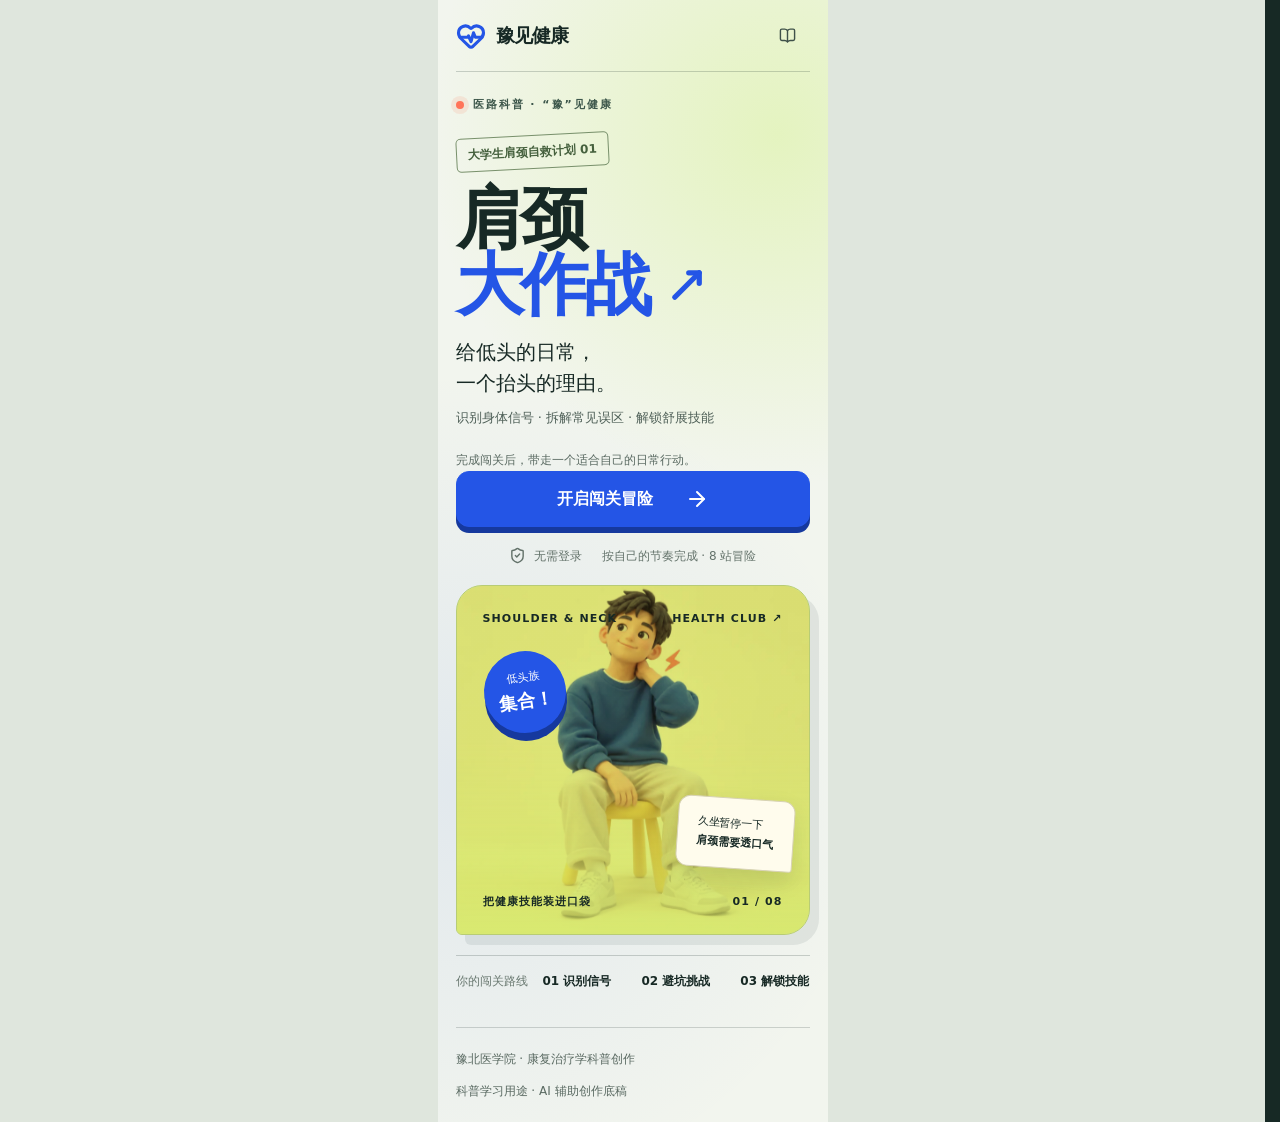
==== index.html @ 0f0f0312 "Publish optimized mobile shoulder health site" ====
<!doctype html>
<html lang="zh-CN">
  <head>
    <meta charset="UTF-8" />
    <meta name="viewport" content="width=device-width, initial-scale=1.0, viewport-fit=cover" />
    <title>肩颈大作战 · 豫见健康</title>
    <meta name="description" content="大学生肩颈健康互动闯关：8 站识别信号、拆解误区、解锁舒展技能，带走一份适合自己的日常行动。" />
    <meta name="theme-color" content="#f2f5ee" />
    <meta name="format-detection" content="telephone=no" />

    <!-- 分享卡片（微信 / 社交平台） -->
    <meta property="og:type" content="website" />
    <meta property="og:site_name" content="豫见健康" />
    <meta property="og:title" content="肩颈大作战 · 豫见健康" />
    <meta property="og:description" content="8 站互动闯关，测测你的肩颈劳损指数，解锁一套宿舍就能做的舒展动作。" />
    <meta property="og:image" content="https://syk1468555322-cell.github.io/yujianjiankang/mascot.webp" />
    <meta property="og:image:width" content="800" />
    <meta property="og:image:height" content="800" />
    <meta property="og:url" content="https://syk1468555322-cell.github.io/yujianjiankang/" />
    <meta name="twitter:card" content="summary_large_image" />

    <link rel="icon" href="./favicon.png" sizes="64x64" />
    <link rel="apple-touch-icon" href="./apple-touch-icon.png" />

    <link rel="preload" as="image" href="./mascot.webp" />
    <link rel="stylesheet" crossorigin href="./assets/index-B2SFvGhp.css" />
    <link rel="stylesheet" href="./assets/fix.css?v=20261110c" />
    <script src="./assets/fix.js?v=20261110c" defer></script>
    <script src="./assets/report.js?v=20261110c" defer></script>
    <script src="./assets/pose.js?v=20261111" defer></script>
    <script type="module" crossorigin src="./assets/index-B5cw6mgm.js"></script>
  </head>
  <body>
    <div id="root"></div>
    <noscript>
      <div style="padding:32px 24px;font:16px/1.8 system-ui,-apple-system,'PingFang SC',sans-serif;color:#172925;background:#f2f5ee;min-height:100vh">
        <h1 style="font-size:22px;margin:0 0 12px">肩颈大作战 · 豫见健康</h1>
        <p style="margin:0 0 8px">本页是互动闯关，需要开启 JavaScript 才能体验。</p>
        <p style="margin:0;color:#4f6058">请在浏览器设置中允许 JavaScript，或换用微信 / 手机自带浏览器打开。</p>
      </div>
    </noscript>
  </body>
</html>
---- assets/fix.css ----
/* ===== 体验修复补丁 v1 =====
   1. 安全区适配（刘海屏 / 底部 Home 条）
   2. 触摸目标放大到 44px
   3. 文字对比度提升到 WCAG AA
   4. 弹层打开时锁定背景滚动
   5. 标题换行与可读性微调
   ================================= */

:root {
  --sat: env(safe-area-inset-top, 0px);
  --sab: env(safe-area-inset-bottom, 0px);
  --sal: env(safe-area-inset-left, 0px);
  --sar: env(safe-area-inset-right, 0px);
}

html {
  -webkit-text-size-adjust: 100%;
  scrollbar-gutter: stable;
}

body {
  overscroll-behavior-y: contain;
}

/* ---------- 1. 安全区 ---------- */
.site {
  padding-top: var(--sat) !important;
  padding-bottom: var(--sab) !important;
  padding-left: calc(18px + var(--sal)) !important;
  padding-right: calc(18px + var(--sar)) !important;
  min-height: 100vh;
  min-height: 100dvh;
}

/* 弹层：给刘海与底部手势条留出空间 */
[role="dialog"],
[role="alertdialog"] {
  max-height: calc(100dvh - 24px - var(--sat) - var(--sab));
  overflow-y: auto;
  overscroll-behavior: contain;
  -webkit-overflow-scrolling: touch;
}

/* ---------- 2. 触摸目标 ---------- */
button,
[role="button"],
a {
  touch-action: manipulation;
  -webkit-tap-highlight-color: rgba(23, 41, 37, 0.09);
}

.text-button {
  min-width: 44px;
  min-height: 44px;
  justify-content: center;
  padding: 10px 12px;
  border-radius: 10px;
}
.text-button:active {
  background: rgba(23, 41, 37, 0.06);
}

[role="dialog"] button[data-fix-close="1"],
[role="dialog"] button[aria-label="Close"] {
  min-width: 44px;
  min-height: 44px;
  margin: -8px -8px -8px 0;
  border-radius: 12px;
}

/* ---------- 3. 对比度（原 3.82:1 / 4.48:1 → 5.3:1 以上） ---------- */
.muted {
  color: #5a6a62 !important;
}
.sub {
  color: #4f6058 !important;
}
.foot {
  color: #5a6a62 !important;
  font-size: 12px;
}

/* ---------- 4. 弹层锁定背景滚动 ---------- */
html:has([role="dialog"]),
html:has([role="alertdialog"]),
html[data-modal-open] {
  overflow: hidden !important;
  overscroll-behavior: none;
}
html:has([role="dialog"]) body,
html[data-modal-open] body {
  overflow: hidden !important;
  overscroll-behavior: contain;
}
/* 注意：不要在 body 上设 touch-action:none，会让弹层内部也滚不动，
   背景手势由 fix.js 的 wheel / touchmove 拦截处理 */

/* ---------- 5. 排版微调 ---------- */
h1,
h2 {
  text-wrap: balance;
}
h1 {
  overflow-wrap: break-word;
}

/* 视频封面兜底：加载中不再是一片黑 */
.fix-video-wrap {
  position: relative;
  line-height: 0;
}
.fix-video-wrap video {
  background: #e8eddf;
}
.fix-play {
  position: absolute;
  left: 50%;
  top: 50%;
  transform: translate(-50%, -50%);
  display: inline-flex;
  align-items: center;
  gap: 8px;
  min-height: 44px;
  padding: 0 20px;
  border: 0;
  border-radius: 999px;
  background: rgba(23, 41, 37, 0.82);
  color: #f4f7ee;
  font-size: 14px;
  font-weight: 700;
  letter-spacing: 1px;
  cursor: pointer;
  backdrop-filter: blur(4px);
  box-shadow: 0 6px 20px rgba(23, 41, 37, 0.28);
}
.fix-play:active {
  transform: translate(-50%, -50%) scale(0.96);
}
.fix-play-icon {
  font-size: 13px;
  line-height: 1;
}

/* 视频彻底加载不出来时的分解图兜底 */
.fix-poster {
  display: block;
  width: 100%;
  aspect-ratio: 5 / 3;
  object-fit: cover;
  background: #e8eddf;
  border-radius: inherit;
}
.fix-video-tip {
  margin: 8px 0 0;
  font-size: 12px;
  line-height: 1.6;
  color: #5a6a62;
}

/* ---------- 6. 小字号可读性 ---------- */@media (max-width: 767px) {
  .tag,
  .edition {
    font-size: 12px;
  }
}

/* 减少动态效果：保留系统级降级，仅补充过渡清零 */
@media (prefers-reduced-motion: reduce) {
  *,
  *::before,
  *::after {
    animation-duration: 0.001ms !important;
    animation-iteration-count: 1 !important;
    transition-duration: 0.001ms !important;
    scroll-behavior: auto !important;
  }
}

/* ---------- 7. 动作演示弹层：强制成“视口底部弹层” ----------
   原弹层用 top:50% + translate:-50% 居中，在部分微信 WebView 上
   会算成相对整页定位，导致弹层掉到屏幕下半部、内容被裁掉。
   这里直接接管：贴底、限高、内部滚动，位置由 fitSheet() 兜底校正。 */
[role="dialog"].exercise-dialog {
  position: fixed !important;
  top: auto !important;
  bottom: 0 !important;
  left: 0 !important;
  right: 0 !important;
  margin: 0 auto !important;
  width: 100% !important;
  max-width: 560px !important;
  max-height: 88vh !important;
  translate: none !important;
  transform: none !important;
  animation: none !important;
  border: 0 !important;
  border-radius: 22px 22px 0 0 !important;
  padding: 18px 18px calc(18px + env(safe-area-inset-bottom, 0px)) !important;
  overflow-y: auto !important;
  -webkit-overflow-scrolling: touch;
  overscroll-behavior: contain;
  background: #fff !important;
  box-shadow: 0 -18px 60px rgba(16, 31, 25, 0.28) !important;
  z-index: 70 !important;
}

[role="dialog"].exercise-dialog video {
  width: 100% !important;
  height: auto !important;
  aspect-ratio: 5 / 3;
  max-height: 46vh;
  object-fit: cover;
  border-radius: 12px;
  background: #dfe7de;
  display: block !important;
  margin: 12px 0 6px !important;
}

[role="dialog"].exercise-dialog [data-slot="dialog-title"],
[role="dialog"].exercise-dialog h2 {
  font-size: 23px !important;
  line-height: 1.3 !important;
  font-weight: 900 !important;
  letter-spacing: -0.5px !important;
  margin: 0 44px 6px 0 !important;
}
[role="dialog"].exercise-dialog [data-slot="dialog-description"] {
  font-size: 13px !important;
  line-height: 1.7 !important;
  color: #4f6058 !important;
  margin: 0 0 2px !important;
}
[role="dialog"].exercise-dialog p {
  font-size: 14px;
  line-height: 1.75;
}
[role="dialog"].exercise-dialog small {
  display: block;
  color: #5a6a62;
  font-size: 12px;
  margin-top: 8px;
}

/* ---------- 场景插画：加载期间先显示模糊底图，避免出现空白灰块 ---------- */
.clue-scene {
  background-image: url("[data-uri]");
  background-size: cover;
  background-position: center;
  background-repeat: no-repeat;
}
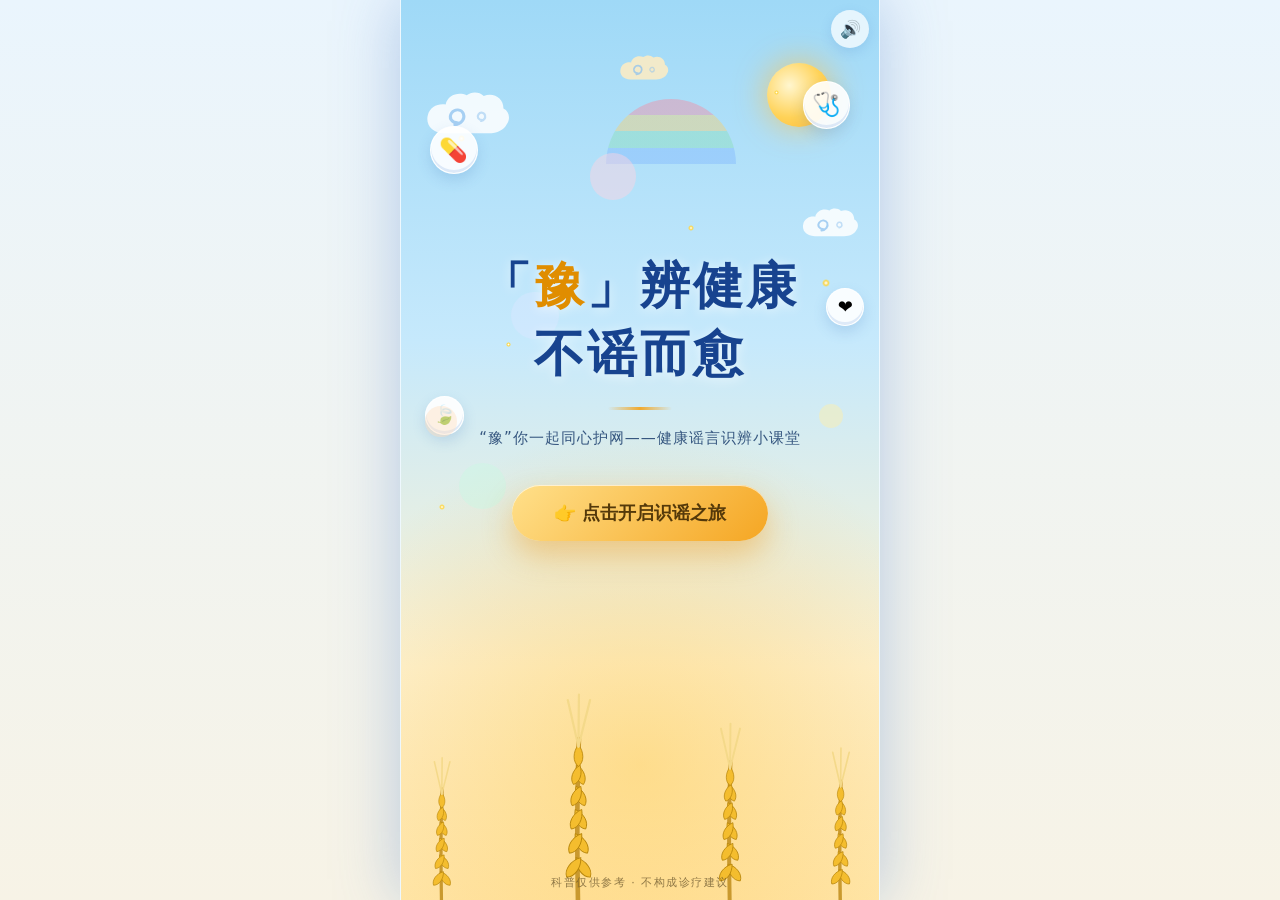
==== commit 4ef49c80: "Sync latest build: shoulder subpath, 4 scene-spotting games, inline videos - root index.html: 识谣小课堂 " ====
--- a/index.html
+++ b/index.html
@@ -1,43 +1,1269 @@
-<!doctype html>
-<html lang="zh-CN">
-  <head>
-    <meta charset="UTF-8" />
-    <meta name="viewport" content="width=device-width, initial-scale=1.0, viewport-fit=cover" />
-    <title>肩颈大作战 · 豫见健康</title>
-    <meta name="description" content="大学生肩颈健康互动闯关：8 站识别信号、拆解误区、解锁舒展技能，带走一份适合自己的日常行动。" />
-    <meta name="theme-color" content="#f2f5ee" />
-    <meta name="format-detection" content="telephone=no" />
-
-    <!-- 分享卡片（微信 / 社交平台） -->
-    <meta property="og:type" content="website" />
-    <meta property="og:site_name" content="豫见健康" />
-    <meta property="og:title" content="肩颈大作战 · 豫见健康" />
-    <meta property="og:description" content="8 站互动闯关，测测你的肩颈劳损指数，解锁一套宿舍就能做的舒展动作。" />
-    <meta property="og:image" content="https://syk1468555322-cell.github.io/yujianjiankang/mascot.webp" />
-    <meta property="og:image:width" content="800" />
-    <meta property="og:image:height" content="800" />
-    <meta property="og:url" content="https://syk1468555322-cell.github.io/yujianjiankang/" />
-    <meta name="twitter:card" content="summary_large_image" />
-
-    <link rel="icon" href="./favicon.png" sizes="64x64" />
-    <link rel="apple-touch-icon" href="./apple-touch-icon.png" />
-
-    <link rel="preload" as="image" href="./mascot.webp" />
-    <link rel="stylesheet" crossorigin href="./assets/index-B2SFvGhp.css" />
-    <link rel="stylesheet" href="./assets/fix.css?v=20261110c" />
-    <script src="./assets/fix.js?v=20261110c" defer></script>
-    <script src="./assets/report.js?v=20261110c" defer></script>
-    <script src="./assets/pose.js?v=20261111" defer></script>
-    <script type="module" crossorigin src="./assets/index-B5cw6mgm.js"></script>
-  </head>
-  <body>
-    <div id="root"></div>
-    <noscript>
-      <div style="padding:32px 24px;font:16px/1.8 system-ui,-apple-system,'PingFang SC',sans-serif;color:#172925;background:#f2f5ee;min-height:100vh">
-        <h1 style="font-size:22px;margin:0 0 12px">肩颈大作战 · 豫见健康</h1>
-        <p style="margin:0 0 8px">本页是互动闯关，需要开启 JavaScript 才能体验。</p>
-        <p style="margin:0;color:#4f6058">请在浏览器设置中允许 JavaScript，或换用微信 / 手机自带浏览器打开。</p>
-      </div>
-    </noscript>
-  </body>
-</html>
+<!DOCTYPE html>
+<html lang="zh-CN">
+<head>
+<meta charset="UTF-8">
+<meta name="viewport" content="width=device-width,initial-scale=1,maximum-scale=1,user-scalable=no,viewport-fit=cover">
+<meta name="format-detection" content="telephone=no">
+<meta name="theme-color" content="#9fd9f7">
+<meta name="description" content="「豫」辨健康，不谣而愈——健康谣言识辨小课堂。7道判断题，测测你的识谣力，练出一双辨谣的眼睛。">
+<meta name="keywords" content="健康谣言,辟谣,识谣,健康科普,河南省网络辟谣">
+<meta property="og:type" content="website">
+<meta property="og:title" content="「豫」辨健康 · 不谣而愈">
+<meta property="og:description" content="7道健康判断题，测测你的识谣力！">
+<meta property="og:site_name" content="「豫」辨健康 · 不谣而愈">
+<meta name="twitter:card" content="summary">
+<meta name="apple-mobile-web-app-capable" content="yes">
+<meta name="apple-mobile-web-app-status-bar-style" content="default">
+<link rel="icon" href="data:image/svg+xml,%3Csvg%20xmlns='http://www.w3.org/2000/svg'%20viewBox='0%200%2032%2032'%3E%3Crect%20width='32'%20height='32'%20rx='8'%20fill='%231d5bd6'/%3E%3Cpath%20d='M9%2017l5%205%209-11'%20fill='none'%20stroke='%23ffd76a'%20stroke-width='3.5'%20stroke-linecap='round'%20stroke-linejoin='round'/%3E%3C/svg%3E">
+<title>「豫」辨健康 · 不谣而愈</title>
+<style>
+/* ==========================================================================
+   「豫」辨健康 · 不谣而愈  —  优化版
+   优化点：答案混合 / 错题回顾 / 成绩等级 / 海报分享 / 无障碍 / 性能
+   ========================================================================== */
+:root{
+  --blue-900:#050f33; --blue-800:#0b2663; --blue-700:#14419f; --blue-600:#1d5bd6; --blue-500:#2f74dd;
+  --gold:#f5b91e; --gold-2:#ffd76a; --green:#16b566; --red:#e4405f;
+  --ink:#1c2b4a;
+  --serif:"Noto Serif SC","Source Han Serif SC","STZhongsong","SimSun",serif;
+  --safe-b:env(safe-area-inset-bottom,0px);
+  --safe-t:env(safe-area-inset-top,0px);
+}
+*{margin:0;padding:0;box-sizing:border-box;-webkit-tap-highlight-color:transparent}
+html,body{height:100%}
+body{
+  font-family:"PingFang SC","HarmonyOS Sans SC","Microsoft YaHei",system-ui,-apple-system,"Segoe UI",sans-serif;
+  background:linear-gradient(180deg,#eaf5fd,#f7f3e6);
+  display:flex;justify-content:center;align-items:stretch;overflow:hidden;
+  overscroll-behavior:none;
+  -webkit-user-select:none;user-select:none;
+  -webkit-font-smoothing:antialiased;
+}
+#stage{position:relative;width:100%;max-width:480px;height:100vh;height:100dvh;overflow:hidden;background:#c6e9fc}
+@media (min-width:481px){
+  #stage{border-left:1px solid rgba(255,255,255,.7);border-right:1px solid rgba(255,255,255,.7);box-shadow:0 0 60px rgba(70,120,200,.35)}
+}
+.sr-only{position:absolute;width:1px;height:1px;padding:0;margin:-1px;overflow:hidden;clip:rect(0 0 0 0);white-space:nowrap;border:0}
+button{font-family:inherit}
+:focus-visible{outline:3px solid #1d5bd6;outline-offset:3px;border-radius:6px}
+
+/* ---------- 页面骨架 ---------- */
+.page{
+  position:absolute;inset:0;display:flex;flex-direction:column;overflow-y:auto;-webkit-overflow-scrolling:touch;
+  overscroll-behavior:contain;
+  opacity:0;visibility:hidden;transform:translateY(4%) scale(.996);
+  transition:opacity .5s ease,transform .5s ease,visibility .5s;
+  /* will-change 常驻会占用显存，仅在过渡期由浏览器自行提升即可 */
+}
+.page.active{opacity:1;visibility:visible;transform:none;z-index:2}
+.page:not(.active){pointer-events:none}
+.inner{flex:1;display:flex;flex-direction:column;align-items:center;justify-content:center;text-align:center;position:relative;z-index:3;
+  /* 内容层铺满全屏会吞掉装饰泡泡的点击：自身不接收指针事件，交互元素单独恢复 */
+  pointer-events:none}
+.inner button,.inner a[href],.inner input,.inner select,.inner textarea,.inner label,.inner [role="button"]{pointer-events:auto}
+
+/* 进场动画 */
+.anim-up{opacity:0}
+.page.active .anim-up{animation:up .7s cubic-bezier(.2,.7,.2,1) both}
+.d1{animation-delay:.1s!important}.d2{animation-delay:.22s!important}.d3{animation-delay:.34s!important}
+.d4{animation-delay:.46s!important}.d5{animation-delay:.58s!important}
+@keyframes up{from{opacity:0;transform:translateY(24px)}to{opacity:1;transform:none}}
+
+/* ---------- 装饰层：统一包裹，裁剪溢出，非活动页暂停动画 ---------- */
+.deco{position:absolute;inset:0;z-index:1;overflow:hidden;pointer-events:none}
+.page:not(.active) .deco *{animation-play-state:paused!important}
+.dot{position:absolute;border-radius:50%;left:var(--x,50%);top:var(--y,50%);width:var(--s,6px);height:var(--s,6px);
+  background:radial-gradient(circle,#fff 0%,rgba(255,214,64,.9) 42%,rgba(255,214,64,0) 72%);
+  animation:tw var(--t,7s) ease-in-out var(--d,0s) infinite}
+@keyframes tw{0%,100%{opacity:.12;transform:translateY(0)}50%{opacity:1;transform:translateY(-14px)}}
+.cloud{position:absolute;animation:drift 9s ease-in-out infinite alternate}
+@keyframes drift{from{transform:translateX(-13px)}to{transform:translateX(13px)}}
+.sun{position:absolute;top:7%;right:10%;width:64px;height:64px;border-radius:50%;
+  background:radial-gradient(circle at 35% 35%,#fff6cf,#ffd257 55%,#ffb937);
+  box-shadow:0 0 32px rgba(255,193,73,.75);animation:sunGlow 4.5s ease-in-out infinite}
+@keyframes sunGlow{0%,100%{transform:scale(1)}50%{transform:scale(1.06)}}
+.sunrise{position:absolute;left:50%;bottom:-24%;transform:translateX(-50%);width:150%;height:78%;
+  background:radial-gradient(ellipse at 50% 50%,rgba(255,196,64,.42) 0%,rgba(255,178,40,.14) 42%,rgba(255,178,40,0) 68%)}
+.wheat{position:absolute;bottom:-4px;transform-origin:50% 100%;animation:sway 5.2s ease-in-out infinite}
+@keyframes sway{0%,100%{transform:rotate(-1.5deg)}50%{transform:rotate(1.5deg)}}
+.w1{left:3%;height:clamp(96px,20vh,150px);animation-delay:.4s}
+.w2{left:29%;height:clamp(140px,30vh,215px)}
+.w3{right:24%;height:clamp(120px,26vh,185px);animation-delay:1.3s}
+.w4{right:2%;height:clamp(104px,22vh,160px);animation-delay:2s}
+/* 云 / 泡泡 / 光斑 / 十字：数量已下调，动画只用 transform + opacity */
+.femoji{position:absolute;background:rgba(255,255,255,.9);border-radius:50%;
+  display:flex;align-items:center;justify-content:center;border:1.5px solid rgba(255,255,255,.95);
+  box-shadow:0 6px 14px rgba(70,120,190,.2),inset 0 -3px 0 rgba(160,190,230,.3);
+  animation:bobSway var(--t,7s) ease-in-out var(--d,0s) infinite}
+@keyframes bobSway{0%,100%{transform:translate(0,0) rotate(-5deg)}50%{transform:translate(7px,-15px) rotate(5deg)}}
+/* 泡泡可戳破互动 */
+.femoji{pointer-events:auto;cursor:pointer;-webkit-tap-highlight-color:transparent;touch-action:manipulation}
+.femoji:focus-visible{outline:2px solid #4a90d9;outline-offset:2px}
+.femoji.pop{animation:popBurst .3s cubic-bezier(.3,.6,.4,1) forwards!important;pointer-events:none}
+@keyframes popBurst{0%{transform:scale(1)}35%{transform:scale(1.28)}100%{transform:scale(0);opacity:0}}
+.pop-drop{position:absolute;border-radius:50%;pointer-events:none;z-index:2;
+  animation:dropFly .6s cubic-bezier(.2,.6,.4,1) forwards}
+@keyframes dropFly{from{transform:translate(0,0) scale(1);opacity:.95}to{transform:translate(var(--dx),var(--dy)) scale(.15);opacity:0}}
+.pop-plus{position:absolute;pointer-events:none;z-index:2;font-weight:900;font-size:15px;color:#4a90d9;
+  text-shadow:0 1px 0 #fff;animation:plusUp .8s ease-out forwards}
+@keyframes plusUp{from{transform:translateY(0);opacity:1}to{transform:translateY(-34px);opacity:0}}
+.femoji.respawn{animation:respawnIn .45s ease both}
+@keyframes respawnIn{from{opacity:0}to{opacity:1}}
+.bubble-chip{position:fixed;left:14px;bottom:calc(14px + var(--safe-b,0px));z-index:40;display:none;align-items:center;gap:5px;
+  background:rgba(255,255,255,.85);border:1px solid rgba(120,170,220,.5);color:#2a5a8f;
+  font-size:12.5px;font-weight:800;padding:6px 12px;border-radius:999px;pointer-events:none;
+  box-shadow:0 4px 12px rgba(70,120,190,.18);backdrop-filter:blur(4px)}
+.bokeh{position:absolute;border-radius:50%;opacity:.45;
+  animation:bokehFloat var(--t,12s) ease-in-out var(--d,0s) infinite alternate}
+@keyframes bokehFloat{from{transform:translateY(0) scale(1)}to{transform:translateY(-28px) scale(1.1)}}
+.crossx{position:absolute;width:16px;height:16px;animation:crossBob var(--t,8s) ease-in-out var(--d,0s) infinite}
+.crossx::before,.crossx::after{content:"";position:absolute;background:#7fb3ea;opacity:.7;border-radius:2px}
+.crossx::before{left:5px;top:0;width:6px;height:16px}
+.crossx::after{top:5px;left:0;width:16px;height:6px}
+@keyframes crossBob{0%,100%{transform:translateY(0) rotate(0)}50%{transform:translateY(-14px) rotate(18deg)}}
+.rainbow{position:absolute;top:11%;right:30%;width:130px;height:65px;border-radius:130px 130px 0 0;opacity:.7;
+  background:linear-gradient(180deg,rgba(255,128,150,.55) 0 25%,rgba(255,206,96,.55) 25% 50%,rgba(132,222,176,.55) 50% 75%,rgba(122,178,255,.55) 75% 100%)}
+.plane{position:absolute;top:15%;left:-170px;width:170px;animation:flyBy 14s linear 2s infinite}
+@keyframes flyBy{0%{transform:translate(0,0) rotate(0)}50%{transform:translate(320px,36px) rotate(2deg)}100%{transform:translate(670px,-34px) rotate(-3deg)}}
+
+/* ---------- 第1页 封面 ---------- */
+#p1{background:linear-gradient(180deg,#9fd9f7 0%,#c6e9fc 38%,#fdf3d3 74%,#ffe8ae 100%)}
+#p1 .inner{padding:calc(44px + var(--safe-t)) 26px calc(150px + var(--safe-b))}
+.c1{top:10%;left:4%;width:92px;color:#fff}
+.c2{top:23%;right:4%;width:62px;color:#fff;animation-delay:1.2s}
+.c3{top:6%;left:45%;width:54px;color:#ffedc2;animation-delay:2.1s}
+.badge{color:#8a5a00;border:1px solid rgba(216,160,40,.55);background:rgba(255,255,255,.72);
+  font-size:12px;letter-spacing:2px;padding:7px 15px;border-radius:999px;font-weight:700}
+.title{font-family:var(--serif);font-size:clamp(36px,10.5vw,50px);font-weight:900;color:#17438f;
+  letter-spacing:3px;line-height:1.32;text-shadow:0 2px 12px rgba(255,255,255,.65)}
+.title+.title{margin-top:2px}
+.yu{color:#e08d00}
+.divider{width:64px;height:3px;margin-top:20px;border-radius:3px;background:linear-gradient(90deg,transparent,#f0a92e,transparent)}
+.subtitle{margin-top:16px;color:#35567f;font-size:15px;letter-spacing:1px;line-height:1.7}
+.cover-btn{margin-top:34px;padding:16px 42px;border:none;border-radius:999px;font-size:18px;font-weight:900;color:#54390a;
+  background:linear-gradient(135deg,#ffe08a,#f5a623);cursor:pointer;position:relative;z-index:4;
+  box-shadow:0 14px 30px rgba(240,160,40,.45),inset 0 1px 0 rgba(255,255,255,.65);
+  animation:pulseGold 2.4s ease-in-out infinite}
+@keyframes pulseGold{0%,100%{transform:translateY(0)}50%{transform:translateY(-3px)}}
+.best-chip{margin-top:16px;display:none;align-items:center;gap:6px;background:rgba(255,255,255,.78);
+  border:1px solid rgba(216,160,40,.45);color:#7a5200;font-size:12.5px;font-weight:800;
+  padding:6px 14px;border-radius:999px;letter-spacing:.5px}
+.best-chip.on{display:inline-flex}
+.mini{position:absolute;bottom:calc(10px + var(--safe-b));left:0;width:100%;text-align:center;
+  color:rgba(100,80,40,.72);font-size:11px;letter-spacing:1.5px;z-index:4;pointer-events:none}
+
+/* 音效开关 */
+.sound-btn{position:absolute;top:calc(10px + var(--safe-t));right:10px;z-index:50;width:38px;height:38px;
+  border:none;border-radius:50%;background:rgba(255,255,255,.72);color:#35567f;font-size:17px;line-height:1;
+  cursor:pointer;box-shadow:0 4px 12px rgba(70,120,200,.18);backdrop-filter:blur(4px);-webkit-backdrop-filter:blur(4px)}
+.sound-btn[aria-pressed="false"]{opacity:.55}
+
+/* ---------- 第2页 导言 ---------- */
+#p2{background:linear-gradient(180deg,#cdeafc 0%,#f2f9ff 55%,#fdf3d8 100%)}
+#p2 .inner{padding:34px 30px calc(34px + var(--safe-b))}
+.cloud.ib{top:5%;right:6%;width:76px;color:#fff}
+.p2-badge{background:#fff;color:var(--blue-600);border:1.5px solid #cfe0ff;font-weight:900;font-size:12.5px;
+  padding:7px 17px;border-radius:999px;letter-spacing:3px;box-shadow:0 6px 16px rgba(29,91,214,.08)}
+.p2-title{margin-top:22px;font-size:27px;font-weight:900;color:var(--blue-800);line-height:1.55;text-wrap:balance}
+.p2-body{margin-top:18px;font-size:16.5px;line-height:2.05;color:#3a4a6b}
+.p2-body .hl,.p2-body b.hl{color:#d63a53}
+.tip-box{margin-top:24px;background:#eef4ff;border:1.6px dashed #7ea6f0;color:#2a4a8f;border-radius:16px;
+  padding:13px 19px;font-size:14.5px;font-weight:700;line-height:1.7;max-width:100%}
+.start-btn{margin-top:30px;padding:15px 48px;border:none;border-radius:999px;font-size:18px;font-weight:900;color:#fff;
+  background:linear-gradient(135deg,#ff7a59,#e4405f);cursor:pointer;
+  box-shadow:0 12px 26px rgba(228,64,95,.35);animation:pulseRed 2.2s ease-in-out infinite}
+@keyframes pulseRed{0%,100%{transform:translateY(0)}50%{transform:translateY(-3px)}}
+
+/* ---------- 闯关页 ---------- */
+.q-page{
+  background:radial-gradient(120% 60% at 50% 0%,rgba(255,255,255,.85),transparent 62%),
+             linear-gradient(180deg,#b9e2fb 0%,#dbeefc 52%,#f2f8ff 100%);
+}
+.q-page::before{content:"";position:absolute;inset:0;pointer-events:none;z-index:0;
+  background-image:radial-gradient(rgba(53,109,196,.13) 1.2px,transparent 1.3px);background-size:26px 26px;opacity:.5}
+.qd-a{--x:9%;--y:11%;--s:5px;--t:7s;--d:.4s}
+.qd-b{--x:85%;--y:24%;--s:6px;--t:8s;--d:1.8s}
+.q-head{display:flex;align-items:center;justify-content:space-between;padding:calc(20px + var(--safe-t)) 56px 0 22px;position:relative;z-index:3;pointer-events:none}
+.q-tag{background:linear-gradient(135deg,#ffd76a,#f5a623);color:#5a3b00;font-weight:900;font-size:14px;
+  padding:7px 15px;border-radius:999px;box-shadow:0 6px 14px rgba(240,160,40,.35);letter-spacing:1px}
+.q-count{color:#46689a;font-weight:800;font-size:15px;letter-spacing:1px}
+.q-count .dim{opacity:.5;font-weight:600}
+.q-bar{margin:12px 22px 0;height:6px;background:rgba(53,109,196,.16);border-radius:99px;overflow:hidden;position:relative;z-index:3;pointer-events:none}
+.q-bar i{display:block;height:100%;width:0;background:linear-gradient(90deg,#ffd76a,#f5a623);border-radius:99px;transition:width .5s cubic-bezier(.2,.7,.2,1)}
+.q-wrap{flex:1;display:flex;flex-direction:column;justify-content:center;padding:6px 22px calc(28px + var(--safe-b));position:relative;z-index:3;pointer-events:none}
+.q-wrap button,.q-head button,.q-bar button{pointer-events:auto}
+.q-card{position:relative;background:#fff;border-radius:26px;padding:30px 22px 24px;border:1px solid #e4eefb;
+  box-shadow:0 14px 32px rgba(70,120,200,.22)}
+.q-card::before,.q-card::after{font-family:var(--serif);font-size:34px;font-weight:900;color:var(--gold);opacity:.9;line-height:1;position:absolute}
+.q-card::before{content:"「";top:12px;left:16px}
+.q-card::after{content:"」";bottom:10px;right:16px}
+.q-text{font-size:21px;font-weight:900;color:var(--ink);line-height:1.65;padding:0 12px;text-wrap:balance}
+.ans-row{display:flex;gap:12px;margin-top:24px}
+.ans-btn{flex:1;padding:15px 6px;border-radius:16px;font-size:17px;font-weight:800;cursor:pointer;transition:.22s;border:2px solid}
+.ans-btn:active{transform:scale(.97)}
+.ans-rumor{background:#fff;border-color:#f2aab9;color:#d23a56;box-shadow:0 6px 16px rgba(226,64,95,.12)}
+.ans-truth{background:#fff;border-color:#9cc3f5;color:#1d5bd6;box-shadow:0 6px 16px rgba(29,91,214,.12)}
+.q-page.answered .ans-btn{opacity:.4;pointer-events:none}
+.q-page.answered .ans-btn.chosen-correct{opacity:1;background:linear-gradient(135deg,#14bd6f,#0b9a58);color:#fff;border-color:transparent;box-shadow:0 8px 20px rgba(11,154,88,.35)}
+.q-page.answered .ans-btn.chosen-wrong{opacity:1;background:linear-gradient(135deg,#e4405f,#c92c4a);color:#fff;border-color:transparent;box-shadow:0 8px 20px rgba(201,44,74,.35);animation:shake .5s}
+.q-page.answered .ans-btn.reveal{opacity:1;box-shadow:0 0 0 3px #14bd6f inset}
+@keyframes shake{0%,100%{transform:none}20%{transform:translateX(-7px)}40%{transform:translateX(7px)}60%{transform:translateX(-5px)}80%{transform:translateX(5px)}}
+.explain{display:none;margin-top:18px;background:#fff;border-radius:20px;padding:18px 20px;border-left:6px solid var(--gold);
+  box-shadow:0 12px 28px rgba(70,120,200,.2)}
+.q-page.answered .explain{display:block;animation:up .5s ease both}
+.ex-ht{display:flex;align-items:center;gap:8px;font-weight:900;color:var(--ink);font-size:16px}
+.ex-ht::after{content:"";flex:1;height:1px;background:linear-gradient(90deg,#e3e9f5,transparent)}
+.ex-verdict{display:inline-block;margin-left:4px;font-size:12px;padding:2px 9px;border-radius:99px;font-weight:900;vertical-align:2px}
+.ex-verdict.ok{background:rgba(22,181,102,.14);color:#0b9a58}
+.ex-verdict.no{background:rgba(228,64,95,.13);color:#c92c4a}
+.ex-txt{margin-top:10px;font-size:15.5px;line-height:1.9;color:#33415e}
+.ex-txt b.r{color:#e4405f}
+.ex-nav{display:flex;align-items:center;justify-content:space-between;gap:10px;margin-top:14px}
+.prev-btn{background:none;border:none;color:#5a7397;font-size:14px;font-weight:700;cursor:pointer;padding:6px 4px;letter-spacing:1px}
+.next-btn{margin-top:0;padding:15px 34px;border:none;border-radius:999px;font-size:17px;font-weight:900;color:#54390a;
+  background:linear-gradient(135deg,#ffd76a,#f5a623);cursor:pointer;box-shadow:0 10px 24px rgba(245,166,35,.35);
+  animation:pulseGold 2.2s ease-in-out infinite}
+.ex-nav .next-btn{flex:1}
+.congrats{display:none;margin-top:16px;text-align:center;border:1.5px dashed var(--gold);border-radius:18px;padding:14px 12px;
+  background:linear-gradient(135deg,rgba(255,215,106,.22),rgba(245,185,30,.07))}
+.q-page.answered .congrats{display:block;animation:up .55s .12s ease both}
+.congrats-t{font-size:18px;font-weight:900;color:#a86a00}
+.congrats-s{margin-top:6px;font-size:14px;font-weight:700;color:#8a6a20}
+.congrats-s b{font-size:20px;color:#e08a00;padding:0 2px}
+
+/* ---------- 结束页 ---------- */
+#pLast{background:linear-gradient(180deg,#9fd9f7 0%,#c9e9fd 32%,#fdf3d3 72%,#ffe8ae 100%)}
+#pLast .inner{padding:calc(30px + var(--safe-t)) 22px calc(40px + var(--safe-b))}
+#pLast .c1{top:6%;left:5%;width:74px;color:#fff}
+#pLast .c2{top:14%;right:4%;width:54px;color:#ffedc2;animation-delay:1.5s}
+.p8-eyebrow{color:#8a5a00;border:1px solid rgba(216,160,40,.55);background:rgba(255,255,255,.72);
+  font-size:12.5px;letter-spacing:2px;padding:7px 16px;border-radius:999px;font-weight:700}
+.p8-title{margin-top:14px;font-family:var(--serif);font-size:clamp(25px,6.8vw,31px);font-weight:900;color:#17438f;
+  letter-spacing:2px;line-height:1.4;text-shadow:0 2px 12px rgba(255,255,255,.6)}
+/* 成绩环 */
+.score-card{margin-top:16px;width:100%;background:#fff;border-radius:22px;padding:18px 18px 16px;
+  box-shadow:0 16px 36px rgba(70,120,200,.22);display:flex;align-items:center;gap:16px}
+.ring{position:relative;flex:0 0 108px;width:108px;height:108px}
+.ring svg{width:108px;height:108px;transform:rotate(-90deg)}
+.ring .bg{fill:none;stroke:#e8eef8;stroke-width:9}
+.ring .fg{fill:none;stroke:url(#ringGrad);stroke-width:9;stroke-linecap:round;transition:stroke-dashoffset 1s cubic-bezier(.2,.7,.2,1)}
+.ring-txt{position:absolute;inset:0;display:flex;flex-direction:column;align-items:center;justify-content:center;line-height:1.1}
+.ring-txt b{font-size:27px;color:#e08a00;font-weight:900}
+.ring-txt span{font-size:11.5px;color:#7a8aa5;font-weight:700;letter-spacing:1px}
+.score-right{flex:1;text-align:left}
+.level-name{font-size:22px;font-weight:900;color:var(--blue-700);letter-spacing:1px}
+.level-desc{margin-top:6px;font-size:13px;line-height:1.7;color:#54678a}
+.level-bar{margin-top:10px;height:7px;border-radius:99px;background:#eef2f9;overflow:hidden}
+.level-bar i{display:block;height:100%;width:0;border-radius:99px;background:linear-gradient(90deg,#ffd76a,#f5a623);transition:width 1s cubic-bezier(.2,.7,.2,1)}
+.cards{width:100%}
+.review-card{margin-top:14px;width:100%;background:#fff;border-radius:20px;padding:16px 18px;
+  box-shadow:0 14px 32px rgba(70,120,200,.2);text-align:left}
+.review-ht{font-size:16px;font-weight:900;color:var(--ink);display:flex;align-items:center;gap:7px}
+.review-ht small{margin-left:auto;font-size:12px;color:#8a9ab5;font-weight:700}
+.review-empty{margin-top:12px;font-size:14px;line-height:1.85;color:#0b9a58;font-weight:700;text-align:center;
+  background:rgba(22,181,102,.09);border-radius:14px;padding:14px 12px}
+.review-item{margin-top:12px;padding:12px 13px;border-radius:14px;background:#fff7f8;border-left:4px solid #e4405f}
+.review-q{font-size:14.5px;font-weight:800;color:#3a4a6b;line-height:1.6}
+.review-a{margin-top:6px;font-size:13px;color:#c92c4a;font-weight:800}
+.review-a em{font-style:normal;color:#0b9a58}
+.tips-card{margin-top:14px;background:#fff;border-radius:22px;padding:16px 18px 6px;width:100%;box-shadow:0 16px 36px rgba(70,120,200,.22)}
+.tips-ht{font-size:16.5px;font-weight:900;color:var(--ink);margin-bottom:2px}
+.tip-item{display:flex;gap:12px;align-items:flex-start;padding:12px 2px;border-bottom:1px dashed #e8edf7}
+.tip-item:last-child{border-bottom:none}
+.tip-ico{flex:0 0 36px;height:36px;border-radius:12px;background:linear-gradient(135deg,#eaf2ff,#fdf4de);
+  display:flex;align-items:center;justify-content:center;font-size:18px}
+.tip-txt{font-size:14px;line-height:1.85;color:#3a4a6b;text-align:left}
+.tip-txt b{color:var(--blue-600)}
+.notice{margin-top:14px;width:100%;background:rgba(255,196,60,.18);border:1.6px dashed rgba(216,150,20,.65);border-radius:16px;
+  padding:12px 15px;color:#7a5200;font-size:12.5px;font-weight:800;line-height:1.85;text-align:center}
+.btn-row{display:flex;gap:10px;width:100%;margin-top:16px}
+.share-btn{flex:1;padding:16px;border:none;border-radius:999px;font-size:16.5px;font-weight:900;color:#54390a;
+  background:linear-gradient(135deg,#ffe08a,#f5a623);cursor:pointer;box-shadow:0 12px 26px rgba(240,160,40,.42);
+  animation:pulseGold 2.4s ease-in-out infinite}
+.poster-btn{flex:0 0 auto;padding:16px 20px;border:2px solid rgba(216,160,40,.6);border-radius:999px;font-size:16px;
+  font-weight:900;color:#8a5a00;background:rgba(255,255,255,.8);cursor:pointer}
+.restart-btn{margin-top:14px;background:none;border:none;color:#5a7397;font-size:14px;font-weight:700;
+  cursor:pointer;letter-spacing:2px;padding:6px 10px}
+.mini2{margin-top:14px;color:rgba(80,105,150,.68);font-size:11px;letter-spacing:1.5px;text-align:center;line-height:1.8}
+
+/* ---------- 弹窗 / 提示 ---------- */
+.overlay{position:absolute;inset:0;z-index:60;display:flex;align-items:center;justify-content:center;padding:20px;
+  background:rgba(30,60,115,.58);backdrop-filter:blur(5px);-webkit-backdrop-filter:blur(5px);
+  opacity:0;visibility:hidden;transition:.26s}
+.overlay.show{opacity:1;visibility:visible}
+.popup{width:min(84%,320px);background:#fff;border-radius:26px;padding:30px 24px 26px;text-align:center;
+  transform:scale(.84);transition:transform .32s cubic-bezier(.34,1.56,.64,1)}
+.overlay.show .popup{transform:scale(1)}
+.pop-emoji{font-size:54px;line-height:1}
+.pop-title{font-size:23px;font-weight:900;margin-top:12px;letter-spacing:1px}
+.overlay.good .pop-title{color:var(--green)}
+.overlay.bad .pop-title{color:var(--red)}
+.pop-sub{font-size:14.5px;color:#5a6a8a;margin-top:9px;line-height:1.65}
+.pop-btn{margin-top:20px;width:100%;padding:14px;border:none;border-radius:999px;font-size:16.5px;font-weight:900;color:#fff;cursor:pointer}
+.overlay.good .pop-btn{background:linear-gradient(135deg,#17bf6d,#0c9a56);box-shadow:0 10px 22px rgba(12,154,86,.32)}
+.overlay.bad .pop-btn{background:linear-gradient(135deg,#ee5c77,#d02e4f);box-shadow:0 10px 22px rgba(208,46,79,.32)}
+/* 海报 */
+.poster-pop{width:min(88%,340px);max-height:86%;display:flex;flex-direction:column;align-items:center}
+.poster-pop img{width:100%;max-height:62vh;object-fit:contain;border-radius:18px;box-shadow:0 16px 36px rgba(10,30,70,.35);background:#fff}
+.poster-tip{margin-top:14px;color:#eaf2ff;font-size:13.5px;font-weight:800;letter-spacing:1px;text-align:center;line-height:1.7}
+.poster-actions{margin-top:12px;display:flex;gap:10px}
+.poster-actions button{padding:11px 22px;border:none;border-radius:999px;font-size:14.5px;font-weight:900;cursor:pointer}
+#posterSave{background:linear-gradient(135deg,#ffe08a,#f5a623);color:#54390a}
+#posterClose{background:rgba(255,255,255,.22);color:#fff}
+/* 微信分享引导 */
+#wxGuide{z-index:70;background:rgba(10,22,54,.78);align-items:flex-start;justify-content:flex-end}
+#wxGuide .wx-arrow{position:absolute;top:calc(14px + var(--safe-t));right:24px;font-size:44px;line-height:1;
+  animation:wxBob 1.4s ease-in-out infinite}
+@keyframes wxBob{0%,100%{transform:translate(0,0)}50%{transform:translate(-6px,-8px)}}
+#wxGuide .wx-txt{margin:0 auto 22%;text-align:center;color:#fff}
+#wxGuide .wx-txt b{display:block;font-size:22px;font-weight:900;letter-spacing:1px}
+#wxGuide .wx-txt span{display:block;margin-top:10px;font-size:14.5px;color:#c8d8f0;line-height:1.8}
+#toast{position:absolute;left:50%;bottom:13%;transform:translateX(-50%) translateY(10px);background:rgba(10,22,54,.93);
+  color:#fff;padding:10px 19px;border-radius:999px;font-size:13.5px;opacity:0;transition:.3s;z-index:80;pointer-events:none;
+  max-width:80%;text-align:center}
+#toast.show{opacity:1;transform:translateX(-50%)}
+
+/* ---------- 小屏适配 ---------- */
+@media (max-height:680px){
+  .title{font-size:clamp(30px,9vw,40px)}
+  #p1 .inner{padding:calc(28px + var(--safe-t)) 24px calc(118px + var(--safe-b))}
+  .q-text{font-size:19px}
+  .q-card{padding:24px 18px 20px}
+  .ex-txt{font-size:14.5px;line-height:1.8}
+  .tip-txt{font-size:13px;line-height:1.7}
+  #pLast .inner{padding:22px 18px calc(28px + var(--safe-b))}
+  .ring,.ring svg{width:92px;height:92px}
+  .ring{flex-basis:92px}
+  .level-name{font-size:19px}
+}
+/* ---------- 减少动效 ---------- */
+@media (prefers-reduced-motion:reduce){
+  *,*::before,*::after{animation-duration:.001ms!important;animation-iteration-count:1!important;transition-duration:.001ms!important}
+  .cover-btn,.start-btn,.next-btn,.share-btn{animation:none!important}
+}
+</style>
+</head>
+<body>
+
+<!-- SVG 装饰定义：祥云 / 麦穗 / 麦粒 / 小飞机 -->
+<svg width="0" height="0" style="position:absolute" aria-hidden="true" focusable="false">
+  <defs>
+    <linearGradient id="ringGrad" x1="0" y1="0" x2="1" y2="1">
+      <stop offset="0" stop-color="#ffd76a"/><stop offset="1" stop-color="#f5a623"/>
+    </linearGradient>
+    <g id="cloudDef">
+      <path d="M104 66 H38 C18 66 8 52 12 38 C15 26 27 20 39 22 C42 8 58 2 71 8 C78 2 90 2 97 9 C112 3 127 12 127 28 C136 32 138 44 132 52 C128 60 118 66 104 66 Z" fill="currentColor" opacity=".85"/>
+      <path d="M58 50 C48 50 43 42 48 35 C53 28 63 29 66 36 C69 44 63 52 53 53" fill="none" stroke="#8ec2ef" stroke-width="4.5" stroke-linecap="round" opacity=".75"/>
+      <path d="M95 46 C89 46 86 41 89 37 C92 33 98 34 99 39 C100 43 97 46 93 47" fill="none" stroke="#8ec2ef" stroke-width="3.4" stroke-linecap="round" opacity=".5"/>
+    </g>
+    <path id="grainDef" d="M0 0 C-7 9 -7 21 0 26 C7 21 7 9 0 0 Z"/>
+    <g id="wheatDef">
+      <path d="M41 230 C40 176 40 106 42 54" fill="none" stroke="#c9992e" stroke-width="5" stroke-linecap="round"/>
+      <g fill="#f4bd2e" stroke="#b8860b" stroke-width="1">
+        <use href="#grainDef" xlink:href="#grainDef" transform="translate(39,182) rotate(-36)"/>
+        <use href="#grainDef" xlink:href="#grainDef" transform="translate(44,182) rotate(36)"/>
+        <use href="#grainDef" xlink:href="#grainDef" transform="translate(38,156) rotate(-32) scale(.96)"/>
+        <use href="#grainDef" xlink:href="#grainDef" transform="translate(45,156) rotate(32) scale(.96)"/>
+        <use href="#grainDef" xlink:href="#grainDef" transform="translate(38,130) rotate(-28) scale(.92)"/>
+        <use href="#grainDef" xlink:href="#grainDef" transform="translate(45,130) rotate(28) scale(.92)"/>
+        <use href="#grainDef" xlink:href="#grainDef" transform="translate(39,105) rotate(-24) scale(.88)"/>
+        <use href="#grainDef" xlink:href="#grainDef" transform="translate(44,105) rotate(24) scale(.88)"/>
+        <use href="#grainDef" xlink:href="#grainDef" transform="translate(40,82) rotate(-18) scale(.85)"/>
+        <use href="#grainDef" xlink:href="#grainDef" transform="translate(43,82) rotate(18) scale(.85)"/>
+        <use href="#grainDef" xlink:href="#grainDef" transform="translate(41.5,60) rotate(0) scale(.9)"/>
+      </g>
+      <g stroke="#f4d98a" stroke-width="2.4" stroke-linecap="round" fill="none">
+        <path d="M41.5 62 L30 12"/><path d="M41.5 62 L42 6"/><path d="M41.5 62 L54 12"/>
+      </g>
+    </g>
+    <g id="planeDef">
+      <path d="M4 66 C 30 64, 52 52, 72 42" fill="none" stroke="#ffffff" stroke-width="3" stroke-linecap="round" stroke-dasharray="1 8" opacity=".95"/>
+      <g transform="translate(72,24) rotate(12) scale(.5)">
+        <path d="M96 4 L4 32 L48 46 Z" fill="#ffffff" stroke="#7fa6d9" stroke-width="3" stroke-linejoin="round"/>
+        <path d="M48 46 L42 62 L60 48 Z" fill="#e4eefa" stroke="#7fa6d9" stroke-width="3" stroke-linejoin="round"/>
+      </g>
+    </g>
+  </defs>
+</svg>
+
+<div id="stage">
+
+  <!-- 音效开关：置于舞台层，全流程可用 -->
+  <button class="sound-btn" id="soundBtn" type="button" aria-pressed="true" aria-label="音效开关" title="音效开关">🔊</button>
+
+  <!-- ============ 封面 ============ -->
+  <section class="page active" id="p1" aria-label="封面">
+    <div class="deco"></div>
+    <div class="inner">
+      <h1 class="title anim-up">「<span class="yu">豫</span>」辨健康</h1>
+      <p class="title anim-up d2">不谣而愈</p>
+      <div class="divider anim-up d2"></div>
+      <p class="subtitle anim-up d3">“豫”你一起同心护网——健康谣言识辨小课堂</p>
+      <button class="cover-btn anim-up d4" type="button" id="coverBtn">👉 点击开启识谣之旅</button>
+      <div class="best-chip" id="bestChip" aria-live="polite"></div>
+    </div>
+    <div class="mini anim-up d5">科普仅供参考 · 不构成诊疗建议</div>
+  </section>
+
+  <!-- ============ 导言 ============ -->
+  <section class="page" id="p2" aria-label="写在前面">
+    <div class="deco"></div>
+    <div class="inner">
+      <div class="p2-badge anim-up">写 在 前 面</div>
+      <h2 class="p2-title anim-up d1">网上的健康说法，<br>真的都靠谱吗？</h2>
+      <p class="p2-body anim-up d2">
+        刷短视频、浏览朋友圈的时候，<br>
+        我们总能看到五花八门的“养生秘方”“医学忠告”。<br>
+        但很多广为流传的说法，其实都是<b class="hl">网络谣言</b>！
+      </p>
+      <p class="p2-body anim-up d3">作为医学生，我们希望用所学知识，<br>帮大家擦亮双眼，科学辨谣。</p>
+      <div class="tip-box anim-up d4">💡 接下来有 <span id="qTotalTip">7</span> 道判断题，一起来闯关吧！</div>
+      <button class="start-btn anim-up d5" type="button" id="startBtn">开始闯关 🚩</button>
+    </div>
+  </section>
+
+  <!-- 闯关页由 JS 动态生成，插入此处 -->
+
+  <!-- ============ 结束页 ============ -->
+  <section class="page" id="pLast" aria-label="挑战结果">
+    <div class="deco"></div>
+    <div class="inner">
+      <div class="p8-eyebrow anim-up">同心护网 · 共同倡议</div>
+      <h2 class="p8-title anim-up d1">「<span class="yu">豫</span>」你一起，同心护网</h2>
+
+      <div class="score-card anim-up d2">
+        <div class="ring">
+          <svg viewBox="0 0 108 108" aria-hidden="true">
+            <circle class="bg" cx="54" cy="54" r="46"></circle>
+            <circle class="fg" id="ringFg" cx="54" cy="54" r="46" stroke-dasharray="289" stroke-dashoffset="289"></circle>
+          </svg>
+          <div class="ring-txt"><b id="ringScore">0</b><span id="ringTotal">/ 7 题</span></div>
+        </div>
+        <div class="score-right">
+          <div class="level-name" id="levelName">—</div>
+          <div class="level-desc" id="levelDesc">正在统计…</div>
+          <div class="level-bar"><i id="levelBar"></i></div>
+        </div>
+      </div>
+
+      <div class="review-card anim-up d3">
+        <div class="review-ht">🧠 识谣盲区自查 <small id="reviewCount"></small></div>
+        <div id="reviewBody"></div>
+      </div>
+
+      <div class="tips-card anim-up d4">
+        <div class="tips-ht">📌 防谣小锦囊</div>
+        <div class="tip-item"><div class="tip-ico">🔍</div><div class="tip-txt">看到网传“医学忠告”，优先查阅<b>科普中国、河南省网络辟谣平台</b>等权威来源；</div></div>
+        <div class="tip-item"><div class="tip-ico">🚫</div><div class="tip-txt">不随意转发<b>无明确出处</b>的养生消息；</div></div>
+        <div class="tip-item"><div class="tip-ico">🏥</div><div class="tip-txt">身体不适<b>及时就医</b>，不要轻信网上“神药偏方”；</div></div>
+        <div class="tip-item"><div class="tip-ico">💡</div><div class="tip-txt">理性上网、科学求真，<b>不信谣、不传谣、不造谣</b>！</div></div>
+      </div>
+
+      <div class="notice anim-up d5">⚠️ 本内容经AI技术辅助生成<br>科普仅供参考，不能替代专业医疗建议</div>
+
+      <div class="btn-row anim-up d5">
+        <button class="share-btn" id="shareBtn" type="button">转发给亲友，一起科学辨谣！</button>
+        <button class="poster-btn" id="posterBtn" type="button" aria-label="生成成绩海报">🖼️ 海报</button>
+      </div>
+      <button class="restart-btn anim-up d5" id="restartBtn" type="button">↺ 重新挑战</button>
+      <div class="mini2 anim-up d5">「豫」辨健康 · 不谣而愈<br>2026年度河南省互联网辟谣优秀作品征集</div>
+    </div>
+  </section>
+
+  <!-- 答题反馈弹窗 -->
+  <div class="overlay" id="overlay" role="dialog" aria-modal="true" aria-labelledby="popTitle" aria-hidden="true">
+    <div class="popup">
+      <div class="pop-emoji" id="popEmoji">✅</div>
+      <div class="pop-title" id="popTitle">回答正确！</div>
+      <div class="pop-sub" id="popSub">没错，这就是一条网络谣言</div>
+      <button class="pop-btn" id="popBtn" type="button">查看科学解析 →</button>
+    </div>
+  </div>
+
+  <!-- 海报弹窗 -->
+  <div class="overlay" id="posterOverlay" role="dialog" aria-modal="true" aria-label="成绩海报" aria-hidden="true">
+    <div class="poster-pop">
+      <img id="posterImg" alt="识谣挑战成绩海报">
+      <div class="poster-tip" id="posterTip">长按图片保存，转发给亲友一起辨谣</div>
+      <div class="poster-actions">
+        <button id="posterSave" type="button">下载海报</button>
+        <button id="posterClose" type="button">关闭</button>
+      </div>
+    </div>
+  </div>
+
+  <!-- 微信分享引导 -->
+  <div class="overlay" id="wxGuide" role="dialog" aria-modal="true" aria-label="分享引导" aria-hidden="true">
+    <div class="wx-arrow" aria-hidden="true">☝️</div>
+    <div class="wx-txt">
+      <b>点击右上角「···」</b>
+      <span>选择「发送给朋友」或「分享到朋友圈」<br>让亲友一起来辨谣</span>
+    </div>
+  </div>
+
+  <div id="toast" role="status" aria-live="polite"></div>
+  <div class="sr-only" id="live" aria-live="polite"></div>
+</div>
+
+<noscript>
+  <div style="padding:40px 24px;text-align:center;font-size:16px;line-height:2;color:#1c2b4a">
+    本页需要在支持 JavaScript 的浏览器中打开 🙂<br>请用手机浏览器或微信打开体验。
+  </div>
+</noscript>
+
+<script>
+/* ==========================================================================
+   1) 题库：answers 混合（原 5 题均为“谣言”，此处保留全部原题，
+      并新增 2 道“真相”题，使答案分布为 谣言/真相 混合，答题不再能靠套路得分）
+   ========================================================================== */
+var QUESTIONS = [
+  {
+    q: '生姜擦头皮，可以生发防脱发？',
+    a: 'rumor',
+    ex: '<b class="r">❗谣言！</b>生姜中的6-姜酚反而有可能抑制毛囊生长，甚至刺激头皮、加重皮炎。脱发请前往正规医院皮肤科就诊，不要迷信民间偏方。',
+    brief: '生姜中的6-姜酚可能抑制毛囊生长，还会刺激头皮'
+  },
+  {
+    q: '勤洗手、常通风，能有效降低呼吸道传染病风险？',
+    a: 'truth',
+    ex: '<b>✅ 真相。</b>呼吸道病原体主要通过飞沫和接触传播。规范洗手、开窗通风是成本最低、证据最充分的日常防护手段之一，值得坚持。',
+    brief: '规范洗手＋开窗通风，是证据最充分的基础防护'
+  },
+  {
+    q: '换季输液通血管，可以预防心脑血管病？',
+    a: 'rumor',
+    ex: '<b class="r">❗谣言！</b>血管不存在“定期冲洗”的说法。盲目输液不仅不能疏通血管，还可能引发过敏、静脉炎、加重心脏负荷。保护血管需要遵医嘱、规律作息、均衡饮食。',
+    brief: '血管不存在“定期冲洗”，盲目输液反而有风险'
+  },
+  {
+    q: '按摩淋巴结，可以给身体排毒？',
+    a: 'rumor',
+    ex: '<b class="r">❗谣言！</b>淋巴结是人体的免疫器官，并不是“排毒通道”。用力揉搓按压，可能造成软组织损伤、炎症扩散。人体代谢废物主要依靠肝脏、肾脏完成。',
+    brief: '淋巴结是免疫器官，不是“排毒通道”'
+  },
+  {
+    q: '成年人每天睡够7~8小时，有助于维持正常免疫力？',
+    a: 'truth',
+    ex: '<b>✅ 真相。</b>睡眠是免疫系统修复与调节的重要时段，长期睡眠不足与感染风险升高、免疫功能下降相关。规律作息本身，就是性价比最高的健康投资。',
+    brief: '长期睡眠不足会削弱免疫功能，规律作息很重要'
+  },
+  {
+    q: '喝高度白酒，可以杀菌抗病毒？',
+    a: 'rumor',
+    ex: '<b class="r">❗谣言！</b>只有75%医用酒精可用于体外消毒，喝进体内的白酒无法杀灭病毒，反而会损伤消化道黏膜，加重肝肾负担。',
+    brief: '只有75%医用酒精能用于体外消毒，喝进去没用'
+  },
+  {
+    q: '晚上11点不睡，肝脏就无法排毒？',
+    a: 'rumor',
+    ex: '<b class="r">❗谣言！</b>肝脏24小时不间断进行代谢解毒，不存在固定“排毒时辰”。当然熬夜确实损害健康，但不必被时辰论过度焦虑。',
+    brief: '肝脏24小时都在代谢解毒，没有固定“排毒时辰”'
+  }
+];
+
+var LEVELS = [
+  { min: 1,    name: '🏆 辟谣达人',   desc: '全部答对！你的辨谣眼力已满级，快把这份清醒传递给身边的人。' },
+  { min: 0.85, name: '🥇 辨谣高手',   desc: '几乎全中！偶有疏漏，但只要保持“先怀疑、再查证”的习惯，你就是朋友圈的辟谣担当。' },
+  { min: 0.6,  name: '🥈 识谣能手',   desc: '基础不错！个别说法还能骗到你，建议重点关注“排毒”“输液通血管”这类高频套路。' },
+  { min: 0.4,  name: '🌱 初出茅庐',   desc: '有辨谣意识，但套路识别还不够。多看看权威科普，进步会很快。' },
+  { min: 0,    name: '📚 仍需修炼',   desc: '别灰心！这些说法本就刻意写得“很像真的”。记住锦囊里的四条，下次一定进步。' }
+];
+
+var SHUFFLE = true;          // 每次挑战题目顺序随机，提升重玩价值
+var STORE_KEY = 'yubian_v2_best';
+var SOUND_KEY = 'yubian_v2_sound';
+
+/* ==========================================================================
+   2) 工具
+   ========================================================================== */
+function $(s, r){ return (r || document).querySelector(s); }
+function $$(s, r){ return Array.prototype.slice.call((r || document).querySelectorAll(s)); }
+function rand(a, b){ return a + Math.random() * (b - a); }
+function fmt(n){ return Math.round(n * 10) / 10; }
+function shuffle(arr){
+  var a = arr.slice();
+  for(var i = a.length - 1; i > 0; i--){
+    var j = Math.floor(Math.random() * (i + 1));
+    var t = a[i]; a[i] = a[j]; a[j] = t;
+  }
+  return a;
+}
+var reduceMotion = window.matchMedia && matchMedia('(prefers-reduced-motion: reduce)').matches;
+var isWeChat = /MicroMessenger/i.test(navigator.userAgent);
+
+/* 轻量音效（WebAudio 生成，无外部资源；可开关） */
+var sound = (function(){
+  var ctx = null, on = true;
+  try { on = localStorage.getItem(SOUND_KEY) !== '0'; } catch(e){}
+  function ensure(){
+    if(ctx) return ctx;
+    var AC = window.AudioContext || window.webkitAudioContext;
+    if(!AC) return null;
+    try { ctx = new AC(); } catch(e){ ctx = null; }
+    return ctx;
+  }
+  function tone(freq, dur, delay, vol){
+    var c = ensure(); if(!c || !on) return;
+    if(c.state === 'suspended'){ try{ c.resume(); }catch(e){} }
+    var t0 = c.currentTime + (delay || 0);
+    var o = c.createOscillator(), g = c.createGain();
+    o.type = 'sine'; o.frequency.value = freq;
+    g.gain.setValueAtTime(0, t0);
+    g.gain.linearRampToValueAtTime(vol || 0.06, t0 + 0.02);
+    g.gain.exponentialRampToValueAtTime(0.0001, t0 + dur);
+    o.connect(g); g.connect(c.destination);
+    o.start(t0); o.stop(t0 + dur + 0.02);
+  }
+  function pop(){
+    var c = ensure(); if(!c || !on) return;
+    if(c.state === 'suspended'){ try{ c.resume(); }catch(e){} }
+    var t0 = c.currentTime;
+    var o = c.createOscillator(), g = c.createGain();
+    o.type = 'triangle';
+    o.frequency.setValueAtTime(900, t0);
+    o.frequency.exponentialRampToValueAtTime(160, t0 + .12);
+    g.gain.setValueAtTime(.09, t0);
+    g.gain.exponentialRampToValueAtTime(.0001, t0 + .15);
+    o.connect(g); g.connect(c.destination);
+    o.start(t0); o.stop(t0 + .17);
+  }
+  return {
+    correct: function(){ tone(880, .16, 0, .06); tone(1320, .22, .1, .05); },
+    wrong:   function(){ tone(320, .22, 0, .05); tone(220, .28, .12, .05); },
+    finish:  function(){ tone(660, .18, 0, .05); tone(880, .18, .12, .05); tone(1180, .3, .24, .05); },
+    pop:     pop,
+    isOn:    function(){ return on; },
+    set:     function(v){ on = v; try{ localStorage.setItem(SOUND_KEY, v ? '1' : '0'); }catch(e){} }
+  };
+})();
+
+/* ==========================================================================
+   3) 背景装饰：只在活动页渲染一次，非活动页动画自动暂停
+   ========================================================================== */
+var NS = 'http://www.w3.org/2000/svg';
+function addCloud(page, i){
+  var c = document.createElementNS(NS, 'svg');
+  c.setAttribute('viewBox', '0 0 140 72');
+  c.setAttribute('class', 'cloud');
+  c.setAttribute('aria-hidden', 'true');
+  var u = document.createElementNS(NS, 'use');
+  u.setAttribute('href', '#cloudDef');
+  u.setAttributeNS('http://www.w3.org/1999/xlink', 'xlink:href', '#cloudDef');
+  c.appendChild(u);
+  c.style.top = fmt(rand(4, 16)) + '%';
+  c.style.width = fmt(rand(48, 70)) + 'px';
+  c.style.color = '#ffffff';
+  c.style.animationDuration = fmt(rand(8, 13)) + 's';
+  if(i % 2 === 0) c.style.left = fmt(rand(3, 12)) + '%';
+  else c.style.right = fmt(rand(3, 12)) + '%';
+  page.appendChild(c);
+}
+var POS = [['6%','14%'],['84%','9%'],['89%','32%'],['5%','44%'],['78%','60%'],['9%','68%']];
+/* 泡泡戳破：炸开 + 水珠粒子 + 计数彩蛋，约 2.6s 后原位重新冒出 */
+var popCount = 0, chip = null;
+function getChip(){
+  if(chip) return chip;
+  chip = document.createElement('div');
+  chip.className = 'bubble-chip'; chip.id = 'bubbleChip';
+  chip.setAttribute('aria-live', 'polite');
+  document.body.appendChild(chip);
+  return chip;
+}
+function popBubble(b){
+  if(b.classList.contains('pop')) return;
+  b.classList.add('pop');
+  sound.pop();
+  if(navigator.vibrate){ try{ navigator.vibrate(12); }catch(e){} }
+  var deco = b.parentNode;
+  var cx = b.offsetLeft + b.offsetWidth / 2, cy = b.offsetTop + b.offsetHeight / 2;
+  for(var k = 0; k < 8; k++){
+    var ang = (Math.PI * 2 * k) / 8 + rand(-.25, .25), dist = rand(26, 52);
+    var dr = document.createElement('div');
+    dr.className = 'pop-drop'; dr.setAttribute('aria-hidden', 'true');
+    var sz = rand(5, 9);
+    dr.style.cssText = 'left:' + fmt(cx - sz / 2) + 'px;top:' + fmt(cy - sz / 2) + 'px;width:' + fmt(sz) +
+      'px;height:' + fmt(sz) + 'px;background:' + (k % 2 ? 'rgba(255,255,255,.95)' : 'rgba(190,225,255,.95)') +
+      ';--dx:' + fmt(Math.cos(ang) * dist) + 'px;--dy:' + fmt(Math.sin(ang) * dist + rand(8, 22)) + 'px';
+    deco.appendChild(dr);
+    setTimeout(function(el){ return function(){ el.remove(); }; }(dr), 650);
+  }
+  var plus = document.createElement('div');
+  plus.className = 'pop-plus'; plus.textContent = '+1';
+  plus.style.cssText = 'left:' + fmt(b.offsetLeft + b.offsetWidth / 2 - 10) + 'px;top:' + fmt(b.offsetTop - 6) + 'px';
+  deco.appendChild(plus);
+  setTimeout(function(el){ return function(){ el.remove(); }; }(plus), 850);
+  popCount++;
+  var cEl = getChip();
+  cEl.textContent = '🫧 已戳破 ' + popCount + ' 个泡泡';
+  cEl.style.display = 'flex';
+  setTimeout(function(){
+    b.classList.remove('pop');
+    b.classList.add('respawn');
+    setTimeout(function(){ b.classList.remove('respawn'); }, 500);
+  }, 2600);
+}
+function addBubbles(page, set){
+  set.forEach(function(em, i){
+    var p = POS[i % POS.length], s = rand(34, 48);
+    var b = document.createElement('div');
+    b.className = 'femoji';
+    b.textContent = em;
+    b.setAttribute('aria-hidden', 'true');
+    b.style.cssText = 'left:' + p[0] + ';top:' + p[1] + ';width:' + fmt(s) + 'px;height:' + fmt(s) +
+      'px;font-size:' + fmt(s * .48) + 'px;--t:' + fmt(rand(5, 8)) + 's;--d:' + fmt(rand(0, 3)) + 's';
+    b.addEventListener('click', function(){ popBubble(b); });
+    page.appendChild(b);
+  });
+}
+var COL = ['#ffd3e0','#fff0a8','#c9f5e2','#d9e7ff','#ffdfc4','#e6d9ff'];
+function addBokeh(page, n){
+  for(var k = 0; k < n; k++){
+    var sz = rand(22, 56), d = document.createElement('div');
+    d.className = 'bokeh';
+    d.setAttribute('aria-hidden', 'true');
+    d.style.cssText = 'left:' + fmt(rand(3, 88)) + '%;top:' + fmt(rand(5, 80)) + '%;width:' + fmt(sz) +
+      'px;height:' + fmt(sz) + 'px;background:' + COL[k % COL.length] + ';--t:' + fmt(rand(9, 15)) + 's;--d:'
+      + fmt(rand(0, 5)) + 's';
+    page.appendChild(d);
+  }
+}
+var XP = [['16%','9%'],['90%','55%'],['78%','16%'],['12%','55%']];
+function addCross(page, n){
+  for(var k = 0; k < n; k++){
+    var c = document.createElement('div');
+    c.className = 'crossx';
+    c.setAttribute('aria-hidden', 'true');
+    c.style.cssText = 'left:' + XP[k][0] + ';top:' + XP[k][1] + ';--t:' + fmt(rand(6, 10)) + 's;--d:' + fmt(rand(0, 3)) + 's';
+    page.appendChild(c);
+  }
+}
+function addCoverArt(page){
+  var sun = document.createElement('div'); sun.className = 'sun'; sun.setAttribute('aria-hidden', 'true');
+  var sr = document.createElement('div'); sr.className = 'sunrise'; sr.setAttribute('aria-hidden', 'true');
+  var rb = document.createElement('div'); rb.className = 'rainbow'; rb.setAttribute('aria-hidden', 'true');
+  page.appendChild(sr); page.appendChild(sun); page.appendChild(rb);
+  var pl = document.createElementNS(NS, 'svg');
+  pl.setAttribute('class', 'plane'); pl.setAttribute('viewBox', '0 0 200 80'); pl.setAttribute('aria-hidden', 'true');
+  var pu = document.createElementNS(NS, 'use');
+  pu.setAttribute('href', '#planeDef');
+  pu.setAttributeNS('http://www.w3.org/1999/xlink', 'xlink:href', '#planeDef');
+  pl.appendChild(pu); page.appendChild(pl);
+  [[10,4,92,'c1'],[23,4,62,'c2'],[6,45,54,'c3']].forEach(function(v){
+    var s = document.createElementNS(NS, 'svg');
+    s.setAttribute('class', 'cloud ' + v[3]);
+    s.setAttribute('viewBox', '0 0 140 72');
+    s.setAttribute('aria-hidden', 'true');
+    s.style.top = v[0] + '%';
+    s.style.width = v[2] + 'px';
+    if(v[3] === 'c2'){ s.style.right = v[1] + '%'; } else { s.style.left = v[1] + '%'; }
+    s.style.color = v[3] === 'c3' ? '#ffedc2' : '#ffffff';
+    var u = document.createElementNS(NS, 'use');
+    u.setAttribute('href', '#cloudDef');
+    u.setAttributeNS('http://www.w3.org/1999/xlink', 'xlink:href', '#cloudDef');
+    s.appendChild(u); page.appendChild(s);
+  });
+  var wheat = [[3,96,150,.4],[29,140,215,0],[24,120,185,1.3],[2,104,160,2]];
+  wheat.forEach(function(w, i){
+    var s = document.createElementNS(NS, 'svg');
+    s.setAttribute('class', 'wheat w' + (i + 1));
+    s.setAttribute('viewBox', '0 0 84 232');
+    s.setAttribute('aria-hidden', 'true');
+    s.style.animationDelay = w[3] + 's';
+    if(i < 2) s.style.left = w[0] + '%'; else s.style.right = w[0] + '%';
+    s.style.height = 'clamp(' + w[1] + 'px,' + (w[2] / 7.2) + 'vh,' + w[2] + 'px)';
+    var u = document.createElementNS(NS, 'use');
+    u.setAttribute('href', '#wheatDef');
+    u.setAttributeNS('http://www.w3.org/1999/xlink', 'xlink:href', '#wheatDef');
+    s.appendChild(u); page.appendChild(s);
+  });
+  [['12%','15%','7px','6.5s','.3s'],['78%','10%','5px','7.5s','1.1s'],['88%','31%','8px','8.5s','2s'],
+   ['22%','38%','5px','7s','.7s'],['60%','25%','6px','6s','1.6s'],['8%','56%','6px','9s','.9s']]
+   .forEach(function(d){
+     var e = document.createElement('div');
+     e.className = 'dot'; e.setAttribute('aria-hidden', 'true');
+     e.style.cssText = '--x:' + d[0] + ';--y:' + d[1] + ';--s:' + d[2] + ';--t:' + d[3] + ';--d:' + d[4];
+     page.appendChild(e);
+   });
+}
+function decorate(page, type){
+  var d = $('.deco', page); if(!d || d.dataset.done) return;
+  d.dataset.done = '1';
+  if(type === 'cover'){ addCoverArt(d); addBubbles(d, ['💊','🩺','❤️','🍃']); addBokeh(d, 5); }
+  else if(type === 'intro'){ addCloud(d, 0); addBubbles(d, ['📖','💬','❓']); addBokeh(d, 4); }
+  else if(type === 'quiz'){ addCloud(d, 0); addCloud(d, 1); addBubbles(d, ['💊','🩺','🔬','❤️']); addBokeh(d, 4); addCross(d, 2); }
+  else if(type === 'final'){
+    var sr = document.createElement('div'); sr.className = 'sunrise'; sr.setAttribute('aria-hidden', 'true');
+    d.appendChild(sr);
+    addCloud(d, 1); addCloud(d, 0); addBubbles(d, ['🛡️','🌟','💪']); addBokeh(d, 4);
+    [['14%','12%','6px','7s','.4s'],['82%','9%','5px','8s','1.5s'],['70%','22%','7px','6.5s','.9s']].forEach(function(v){
+      var e = document.createElement('div'); e.className = 'dot'; e.setAttribute('aria-hidden', 'true');
+      e.style.cssText = '--x:' + v[0] + ';--y:' + v[1] + ';--s:' + v[2] + ';--t:' + v[3] + ';--d:' + v[4];
+      d.appendChild(e);
+    });
+  }
+}
+
+/* ==========================================================================
+   4) 浮层（含焦点管理 + Esc 关闭 + 焦点循环）
+   ========================================================================== */
+var lastFocus = null;
+function openOverlay(el){
+  lastFocus = document.activeElement;
+  el.classList.add('show');
+  el.setAttribute('aria-hidden', 'false');
+  var f = $$('button, a[href]', el)[0];
+  if(f) setTimeout(function(){ f.focus(); }, 60);
+}
+function closeOverlay(el){
+  el.classList.remove('show');
+  el.setAttribute('aria-hidden', 'true');
+  if(lastFocus && lastFocus.focus) try{ lastFocus.focus(); }catch(e){}
+}
+document.addEventListener('keydown', function(e){
+  if(e.key === 'Escape'){
+    $$('.overlay.show').forEach(function(o){ if(o.id !== 'wxGuide') closeOverlay(o); });
+  }
+  var open = $('.overlay.show');
+  if(open && e.key === 'Tab'){
+    var f = $$('button, a[href], [tabindex]:not([tabindex="-1"])', open);
+    if(!f.length) return;
+    var first = f[0], last = f[f.length - 1];
+    if(e.shiftKey && document.activeElement === first){ e.preventDefault(); last.focus(); }
+    else if(!e.shiftKey && document.activeElement === last){ e.preventDefault(); first.focus(); }
+  }
+});
+
+/* ==========================================================================
+   5) 核心流程
+   ========================================================================== */
+var pages = [], cur = 0, order = [], answers = [], score = 0;
+var quizSections = [], quizOffset = 0;
+
+function announce(msg){ var l = $('#live'); if(l) l.textContent = msg; }
+
+function buildQuiz(){
+  // 清掉上一次的题目页
+  quizSections.forEach(function(s){ s.remove(); });
+  quizSections = [];
+  order = SHUFFLE ? shuffle(QUESTIONS) : QUESTIONS.slice();
+  answers = [];
+  score = 0;
+  var last = $('#pLast');
+  order.forEach(function(item, i){
+    var sec = document.createElement('section');
+    sec.className = 'page q-page';
+    sec.id = 'q' + i;
+    sec.setAttribute('aria-label', '闯关 ' + (i + 1));
+    sec.innerHTML =
+      '<div class="deco"></div>' +
+      '<header class="q-head anim-up">' +
+        '<div class="q-tag">闯关 ' + (i + 1) + '</div>' +
+        '<div class="q-count">' + (i + 1) + '<span class="dim"> / ' + order.length + '</span></div>' +
+      '</header>' +
+      '<div class="q-bar anim-up d1"><i style="width:' + Math.round((i + 1) / order.length * 100) + '%"></i></div>' +
+      '<div class="q-wrap">' +
+        '<div class="q-card anim-up d1">' +
+          '<p class="q-text">' + item.q + '</p>' +
+          '<div class="ans-row" role="group" aria-label="请选择">' +
+            '<button class="ans-btn ans-rumor" type="button" data-answer="rumor" aria-label="我判断这条是谣言">✅ 是谣言</button>' +
+            '<button class="ans-btn ans-truth" type="button" data-answer="truth" aria-label="我判断这条是真相">✔️ 是真相</button>' +
+          '</div>' +
+        '</div>' +
+        '<div class="explain" hidden>' +
+          '<div class="ex-ht">🔬 科普解析 <span class="ex-verdict" data-verdict></span></div>' +
+          '<p class="ex-txt">' + item.ex + '</p>' +
+          '<div class="ex-nav">' +
+            (i > 0 ? '<button class="prev-btn" type="button" data-go="' + (i - 1) + '">← 上一题</button>' : '<span></span>') +
+            '<button class="next-btn" type="button" data-go="' + (i + 1) + '">' +
+              (i === order.length - 1 ? '查看成绩 →' : '下一题 →') + '</button>' +
+          '</div>' +
+        '</div>' +
+      '</div>';
+    last.parentNode.insertBefore(sec, last);
+    quizSections.push(sec);
+    decorate(sec, 'quiz');
+  });
+  pages = $$('.page');
+  // 题目页在 pages 中的起始下标：data-go 里存的是「题号」，跳转时需换算成页码
+  quizOffset = quizSections.length ? pages.indexOf(quizSections[0]) : 0;
+  // 最后两题显示“完成挑战”恭喜条
+  var lastQuiz = $('#q' + (order.length - 1));
+  if(lastQuiz){
+    var cg = document.createElement('div');
+    cg.className = 'congrats';
+    cg.innerHTML = '<div class="congrats-t">🎉 恭喜你，完成健康识谣挑战！</div>' +
+      '<div class="congrats-s">你答对了 <b id="finalScore">' + score + '</b> / ' + order.length + ' 题</div>';
+    var nav = $('.ex-nav', lastQuiz);
+    nav.parentNode.insertBefore(cg, nav);
+  }
+  $('#qTotalTip').textContent = order.length;
+  bindQuiz();
+}
+
+function bindQuiz(){
+  $$('.ans-btn').forEach(function(btn){
+    btn.addEventListener('click', function(){
+      var page = btn.closest('.q-page');
+      if(!page || page.classList.contains('answered')) return;
+      var idx = parseInt(page.id.slice(1), 10);
+      var picked = btn.getAttribute('data-answer');
+      var correct = picked === order[idx].a;
+      page.classList.add('answered');
+      answers[idx] = { picked: picked, correct: correct };
+      if(correct) score++;
+
+      btn.classList.add(correct ? 'chosen-correct' : 'chosen-wrong');
+      if(!correct){
+        var right = $('.ans-btn[data-answer="' + order[idx].a + '"]', page);
+        if(right) right.classList.add('reveal');
+      }
+      var vd = $('[data-verdict]', page);
+      if(vd){ vd.textContent = correct ? '答对了' : '答错了'; vd.className = 'ex-verdict ' + (correct ? 'ok' : 'no'); }
+      var exp = $('.explain', page);
+      if(exp) exp.hidden = false;
+
+      popEmoji.textContent = correct ? '✅' : '❌';
+      popTitle.textContent = correct ? '回答正确！' : '这里有误区！';
+      popSub.textContent = correct
+        ? (order[idx].a === 'rumor' ? '没错，这就是一条网络谣言' : '没错，这确实是一条靠谱的说法')
+        : ('正确答案是「' + (order[idx].a === 'rumor' ? '是谣言' : '是真相') + '」——' + order[idx].brief);
+      overlay.classList.remove('good', 'bad');
+      overlay.classList.add(correct ? 'good' : 'bad');
+      openOverlay(overlay);
+      correct ? sound.correct() : sound.wrong();
+      announce((correct ? '回答正确。' : '回答错误，') + order[idx].brief);
+
+      var fs = $('#finalScore'); if(fs) fs.textContent = score;
+    });
+  });
+  $$('[data-go]').forEach(function(b){
+    b.addEventListener('click', function(){
+      var q = parseInt(b.getAttribute('data-go'), 10);
+      // 题号 → 页码：最后一题的「查看成绩」会正好落在结束页
+      goTo(quizOffset + q, true);
+    });
+  });
+}
+
+function goTo(i, isQuizNav){
+  if(i < 0 || i >= pages.length) return;
+  pages[cur].classList.remove('active');
+  pages[cur].scrollTop = 0;
+  cur = i;
+  var p = pages[cur];
+  p.classList.add('active');
+  p.scrollTop = 0;
+  if(p.classList.contains('q-page')) decorate(p, 'quiz');
+  if(p.id === 'pLast'){ decorate(p, 'final'); renderResult(); }
+  if(p.id === 'p2') decorate(p, 'intro');
+  if(p.id === 'p1') decorate(p, 'cover');
+  if(p.id !== 'pLast') $('#stage').scrollTop = 0;
+  if(isQuizNav){ try{ p.scrollIntoView({block: 'start'}); }catch(e){} }
+}
+
+var overlay = $('#overlay'), popTitle = $('#popTitle'), popSub = $('#popSub'), popEmoji = $('#popEmoji');
+$('#popBtn').addEventListener('click', function(){
+  closeOverlay(overlay);
+  var ex = $('.page.active .explain');
+  if(ex) setTimeout(function(){
+    try{ ex.scrollIntoView({behavior: reduceMotion ? 'auto' : 'smooth', block: 'nearest'}); }catch(e){}
+  }, 80);
+});
+overlay.addEventListener('click', function(e){ if(e.target === overlay) closeOverlay(overlay); });
+
+/* 键盘：1 / 2 选答案，Enter / → 下一步 */
+document.addEventListener('keydown', function(e){
+  if($('.overlay.show')) return;
+  var p = $('.page.active');
+  if(!p) return;
+  if(p.classList.contains('q-page') && !p.classList.contains('answered')){
+    if(e.key === '1' || e.key === '2'){
+      var b = $$('.ans-btn', p)[e.key === '1' ? 0 : 1];
+      if(b) b.click();
+    }
+  } else {
+    if(e.key === 'Enter' || e.key === 'ArrowRight'){
+      var nb = $('.page.active .next-btn');
+      if(nb && !nb.hidden) nb.click();
+    }
+  }
+});
+
+/* ==========================================================================
+   6) 结果页
+   ========================================================================== */
+function renderResult(){
+  var total = order.length;
+  var ratio = total ? score / total : 0;
+  $('#ringScore').textContent = score;
+  $('#ringTotal').textContent = '/ ' + total + ' 题';
+  var C = 2 * Math.PI * 46;   // ≈289
+  var fg = $('#ringFg');
+  fg.setAttribute('stroke-dasharray', C.toFixed(0));
+  fg.setAttribute('stroke-dashoffset', C.toFixed(0));
+  setTimeout(function(){ fg.setAttribute('stroke-dashoffset', (C * (1 - ratio)).toFixed(1)); }, 120);
+  setTimeout(function(){ $('#levelBar').style.width = Math.round(ratio * 100) + '%'; }, 200);
+
+  var lv = LEVELS[0];
+  for(var i = 0; i < LEVELS.length; i++){ if(ratio >= LEVELS[i].min){ lv = LEVELS[i]; break; } }
+  $('#levelName').textContent = lv.name;
+  $('#levelDesc').textContent = lv.desc;
+
+  // 盲区自查
+  var wrong = [];
+  answers.forEach(function(a, i){ if(a && !a.correct) wrong.push(i); });
+  var body = $('#reviewBody');
+  var cnum = $('#reviewCount');
+  if(!wrong.length){
+    cnum.textContent = '';
+    body.innerHTML = '<div class="review-empty">🎯 本轮没有答错，全部识破！<br>你已经是朋友圈的辟谣担当了。</div>';
+  } else {
+    cnum.textContent = '共 ' + wrong.length + ' 处';
+    body.innerHTML = wrong.map(function(i){
+      var it = order[i];
+      return '<div class="review-item">' +
+        '<div class="review-q">第 ' + (i + 1) + ' 题：' + it.q + '</div>' +
+        '<div class="review-a">正确答案：<em>' + (it.a === 'rumor' ? '是谣言' : '是真相') + '</em>　·　' + it.brief + '</div>' +
+        '</div>';
+    }).join('');
+  }
+
+  // 最佳成绩
+  try{
+    var best = parseInt(localStorage.getItem(STORE_KEY) || '0', 10) || 0;
+    if(score > best){
+      localStorage.setItem(STORE_KEY, String(score));
+      showBestChip(score, total);
+      if(score === total) sound.finish();
+    } else {
+      showBestChip(best, total);
+    }
+  }catch(e){}
+}
+function showBestChip(best, total){
+  var chip = $('#bestChip');
+  if(!chip || !best) return;
+  chip.textContent = '🏅 历史最佳：' + best + ' / ' + total + ' 题';
+  chip.classList.add('on');
+}
+
+/* ==========================================================================
+   7) 分享 / 海报
+   ========================================================================== */
+var toastEl = $('#toast'), toastTimer = null;
+function toast(msg){
+  toastEl.textContent = msg;
+  toastEl.classList.add('show');
+  clearTimeout(toastTimer);
+  toastTimer = setTimeout(function(){ toastEl.classList.remove('show'); }, 2400);
+}
+
+function shareText(){
+  return '「豫」辨健康，不谣而愈——我答对了 ' + score + ' / ' + order.length +
+         ' 题，快来测测你的识谣力！';
+}
+$('#shareBtn').addEventListener('click', function(){
+  var text = shareText();
+  var url = location.href;
+  if(isWeChat){
+    openOverlay($('#wxGuide'));
+    return;
+  }
+  if(navigator.share){
+    navigator.share({ title: '「豫」辨健康 · 不谣而愈', text: text, url: url }).catch(function(){});
+    return;
+  }
+  if(navigator.clipboard && navigator.clipboard.writeText){
+    navigator.clipboard.writeText(text + ' ' + url).then(
+      function(){ toast('邀请文案已复制，快去粘贴给亲友吧～'); },
+      function(){ toast('长按页面截图，分享给亲友～'); }
+    );
+  } else {
+    toast('长按页面截图，分享给亲友～');
+  }
+});
+$('#wxGuide').addEventListener('click', function(){ closeOverlay($('#wxGuide')); });
+
+/* 成绩海报：Canvas 生成，无外部依赖 */
+function drawPoster(){
+  var W = 750, H = 1334, cv = document.createElement('canvas');
+  cv.width = W; cv.height = H;
+  var c = cv.getContext('2d');
+  // 背景
+  var g = c.createLinearGradient(0, 0, 0, H);
+  g.addColorStop(0, '#9fd9f7'); g.addColorStop(.36, '#c9e9fd');
+  g.addColorStop(.72, '#fdf3d3'); g.addColorStop(1, '#ffe8ae');
+  c.fillStyle = g; c.fillRect(0, 0, W, H);
+  // 太阳
+  var sg = c.createRadialGradient(600, 150, 10, 600, 150, 120);
+  sg.addColorStop(0, 'rgba(255,246,207,.95)'); sg.addColorStop(.5, 'rgba(255,210,87,.55)');
+  sg.addColorStop(1, 'rgba(255,185,55,0)');
+  c.fillStyle = sg; c.beginPath(); c.arc(600, 150, 120, 0, Math.PI * 2); c.fill();
+  c.fillStyle = '#ffd257'; c.beginPath(); c.arc(600, 150, 58, 0, Math.PI * 2); c.fill();
+  // 光点
+  c.fillStyle = 'rgba(255,255,255,.8)';
+  [[90,110,7],[210,70,5],[470,90,6],[660,300,5],[120,330,6],[380,60,4]].forEach(function(p){
+    c.beginPath(); c.arc(p[0], p[1], p[2], 0, Math.PI * 2); c.fill();
+  });
+  // 麦穗（简笔）
+  c.strokeStyle = '#d8ab3a'; c.lineWidth = 7; c.lineCap = 'round';
+  [[70, 1180, 320], [700, 1210, 280]].forEach(function(w){
+    c.beginPath(); c.moveTo(w[0], 1334); c.quadraticCurveTo(w[0] - 6, 1334 - w[2] * .6, w[0], 1334 - w[2]); c.stroke();
+  });
+
+  // 白卡
+  var x = 56, y = 190, w = W - 112, h = 980, r = 44;
+  c.save();
+  c.shadowColor = 'rgba(40,90,160,.28)'; c.shadowBlur = 40; c.shadowOffsetY = 16;
+  c.fillStyle = '#ffffff';
+  c.beginPath();
+  c.moveTo(x + r, y);
+  c.arcTo(x + w, y, x + w, y + h, r);
+  c.arcTo(x + w, y + h, x, y + h, r);
+  c.arcTo(x, y + h, x, y, r);
+  c.arcTo(x, y, x + w, y, r);
+  c.closePath(); c.fill();
+  c.restore();
+
+  c.textAlign = 'center';
+  c.fillStyle = '#8a5a00';
+  c.font = '700 28px "PingFang SC","Microsoft YaHei",sans-serif';
+  c.fillText('同 心 护 网 · 共 同 倡 议', W / 2, y + 78);
+
+  c.fillStyle = '#17438f';
+  c.font = '900 52px "Noto Serif SC","SimSun",serif';
+  c.fillText('「豫」辨健康 · 不谣而愈', W / 2, y + 152);
+
+  c.fillStyle = '#7a8aa5';
+  c.font = '600 26px "PingFang SC",sans-serif';
+  c.fillText('健康谣言识辨小课堂', W / 2, y + 200);
+
+  // 分数
+  c.fillStyle = '#e08a00';
+  c.font = '900 150px "PingFang SC",sans-serif';
+  c.fillText(String(score), W / 2 - 40, y + 380);
+  var sw = c.measureText(String(score)).width;
+  c.fillStyle = '#9aa8c0';
+  c.font = '800 40px "PingFang SC",sans-serif';
+  c.textAlign = 'left';
+  c.fillText('/ ' + order.length, W / 2 + 20, y + 380);
+  c.textAlign = 'center';
+
+  // 等级
+  var ratio = order.length ? score / order.length : 0, lv = LEVELS[0];
+  for(var i = 0; i < LEVELS.length; i++){ if(ratio >= LEVELS[i].min){ lv = LEVELS[i]; break; } }
+  c.fillStyle = '#1d5bd6';
+  c.font = '900 46px "PingFang SC",sans-serif';
+  c.fillText(lv.name, W / 2, y + 452);
+
+  // 分隔线
+  c.strokeStyle = '#e8eef8'; c.lineWidth = 2;
+  c.beginPath(); c.moveTo(x + 60, y + 500); c.lineTo(x + w - 60, y + 500); c.stroke();
+
+  // 锦囊
+  c.textAlign = 'left';
+  c.fillStyle = '#1c2b4a';
+  c.font = '900 32px "PingFang SC",sans-serif';
+  c.fillText('📌 防谣小锦囊', x + 56, y + 560);
+  var tips = [
+    '优先查阅科普中国、河南省网络辟谣平台等权威来源',
+    '不随意转发无明确出处的养生消息',
+    '身体不适及时就医，不轻信网上“神药偏方”',
+    '理性上网、科学求真：不信谣、不传谣、不造谣'
+  ];
+  c.font = '600 27px "PingFang SC",sans-serif';
+  var ty = y + 620;
+  tips.forEach(function(t){
+    c.fillStyle = '#f0a92e';
+    c.beginPath(); c.arc(x + 62, ty - 9, 7, 0, Math.PI * 2); c.fill();
+    c.fillStyle = '#33415e';
+    wrapText(c, t, w - 150).forEach(function(line, li){
+      c.fillText(line, x + 88, ty + li * 38);
+    });
+    ty += 38 * wrapText(c, t, w - 150).length + 22;
+  });
+
+  // 底部提示
+  c.fillStyle = '#7a5200';
+  c.font = '700 24px "PingFang SC",sans-serif';
+  c.textAlign = 'center';
+  c.fillText('科普仅供参考，不能替代专业医疗建议', W / 2, y + h - 40);
+
+  // 页脚
+  c.fillStyle = 'rgba(90,115,150,.85)';
+  c.font = '700 26px "PingFang SC",sans-serif';
+  c.fillText('2026年度河南省互联网辟谣优秀作品征集', W / 2, y + h + 110);
+  c.fillStyle = 'rgba(90,115,150,.7)';
+  c.font = '600 24px "PingFang SC",sans-serif';
+  c.fillText('长按保存 · 转发给亲友一起辨谣', W / 2, y + h + 156);
+
+  return cv.toDataURL('image/png');
+}
+function wrapText(c, text, maxWidth){
+  var lines = [], line = '';
+  for(var i = 0; i < text.length; i++){
+    var ch = text[i];
+    if(c.measureText(line + ch).width > maxWidth && line){ lines.push(line); line = ch; }
+    else line += ch;
+  }
+  if(line) lines.push(line);
+  return lines;
+}
+$('#posterBtn').addEventListener('click', function(){
+  try{
+    var url = drawPoster();
+    $('#posterImg').src = url;
+    $('#posterTip').textContent = isWeChat
+      ? '长按图片保存到相册，再转发给亲友'
+      : '已生成海报，可下载或直接右键保存';
+    openOverlay($('#posterOverlay'));
+  }catch(e){
+    toast('海报生成失败，请截图分享～');
+  }
+});
+$('#posterClose').addEventListener('click', function(){ closeOverlay($('#posterOverlay')); });
+$('#posterOverlay').addEventListener('click', function(e){ if(e.target === $('#posterOverlay')) closeOverlay($('#posterOverlay')); });
+$('#posterSave').addEventListener('click', function(){
+  var a = document.createElement('a');
+  a.href = $('#posterImg').src;
+  a.download = '识谣挑战成绩单.png';
+  document.body.appendChild(a); a.click(); a.remove();
+  toast('已开始下载图片～');
+});
+
+/* ==========================================================================
+   8) 启动 / 重开 / 音效
+   ========================================================================== */
+$('#coverBtn').addEventListener('click', function(){ sound.correct(); goTo(pages.indexOf($('#p2'))); });
+$('#startBtn').addEventListener('click', function(){ buildQuiz(); goTo(pages.indexOf($('#q0'))); });
+$('#restartBtn').addEventListener('click', function(){
+  $('#ringFg').setAttribute('stroke-dashoffset', (2 * Math.PI * 46).toFixed(0));
+  $('#levelBar').style.width = '0';
+  buildQuiz();
+  var p1 = $('#p1');
+  pages = $$('.page');
+  cur = 0;
+  pages.forEach(function(p, i){ p.classList.toggle('active', i === 0); p.scrollTop = 0; });
+  decorate(p1, 'cover');
+  $('#bestChip').classList.remove('on');
+});
+
+var soundBtn = $('#soundBtn');
+function syncSound(){
+  soundBtn.textContent = sound.isOn() ? '🔊' : '🔇';
+  soundBtn.setAttribute('aria-pressed', sound.isOn() ? 'true' : 'false');
+  soundBtn.setAttribute('aria-label', sound.isOn() ? '关闭音效' : '开启音效');
+}
+soundBtn.addEventListener('click', function(){ sound.set(!sound.isOn()); syncSound(); if(sound.isOn()) sound.correct(); });
+
+/* 初始化 */
+pages = $$('.page');
+decorate($('#p1'), 'cover');
+syncSound();
+try{
+  var b = parseInt(localStorage.getItem(STORE_KEY) || '0', 10) || 0;
+  if(b) showBestChip(b, QUESTIONS.length);
+}catch(e){}
+</script>
+</body>
+</html>
